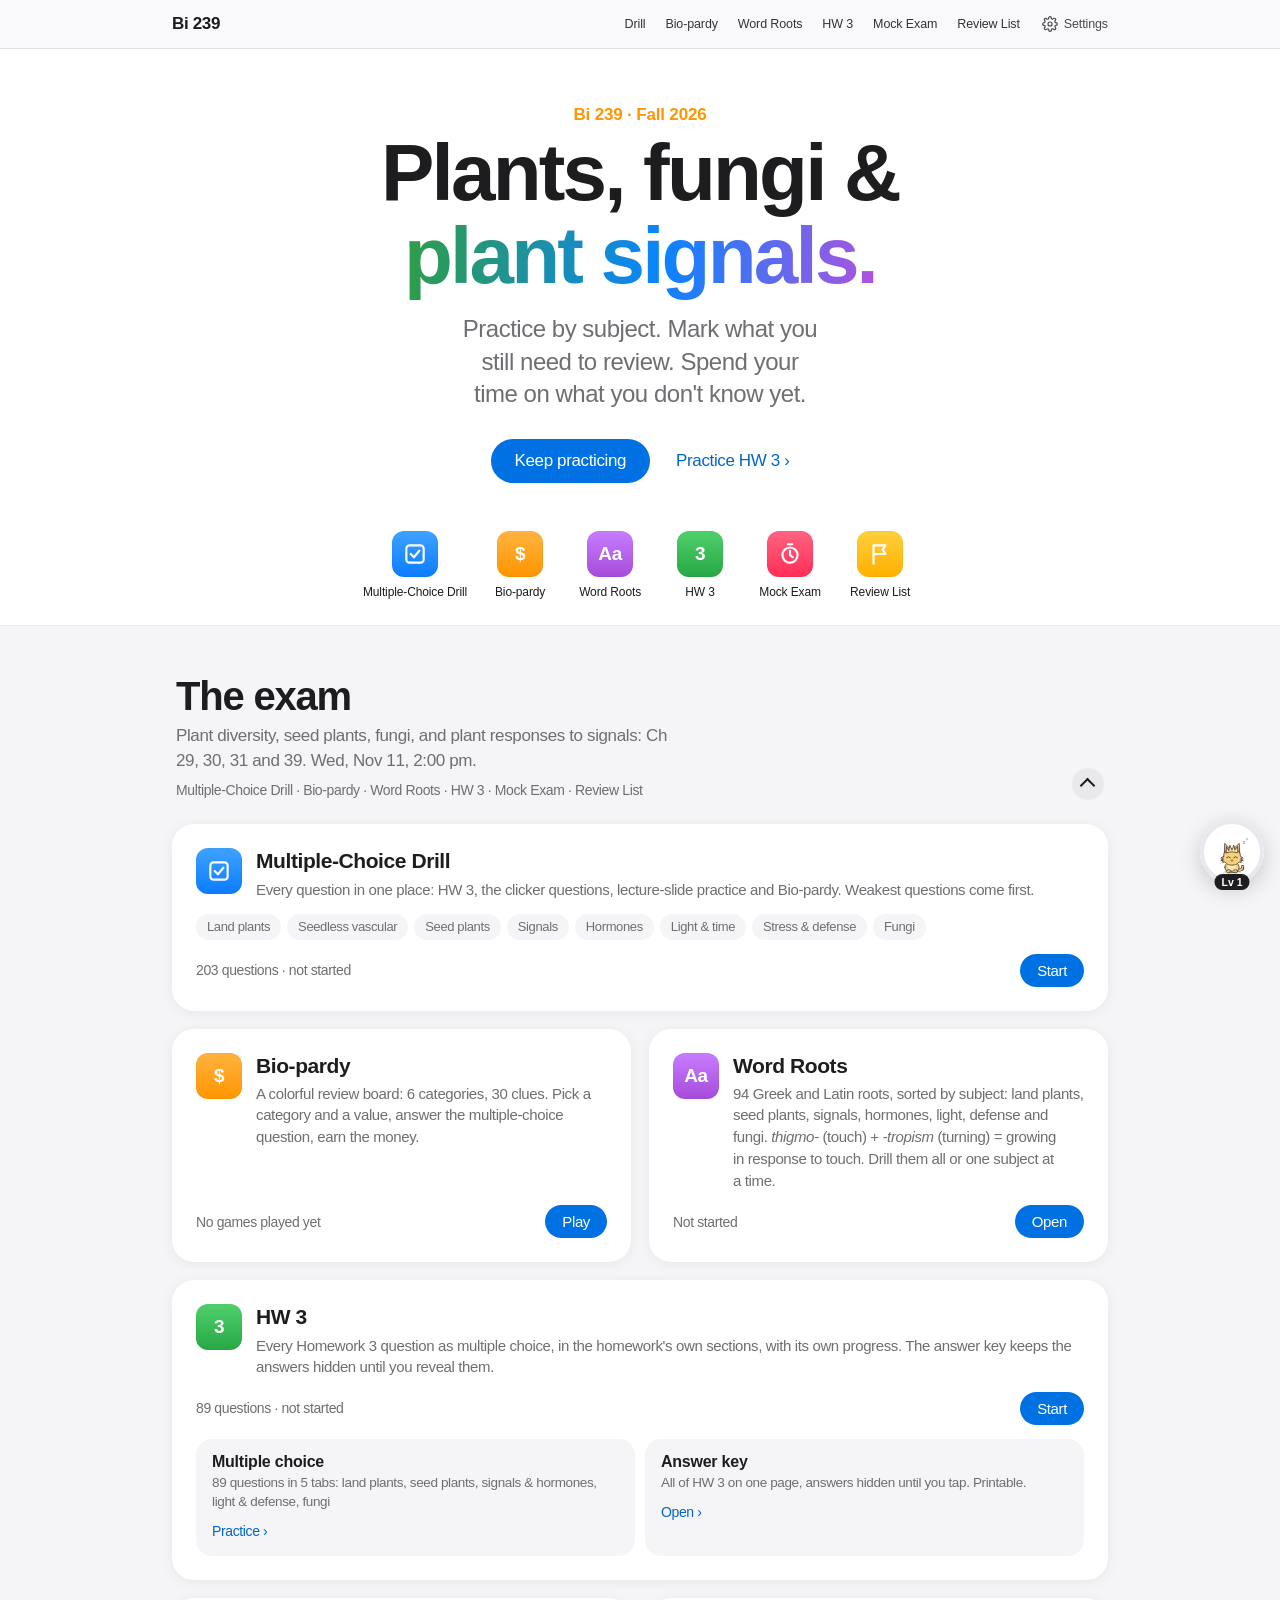
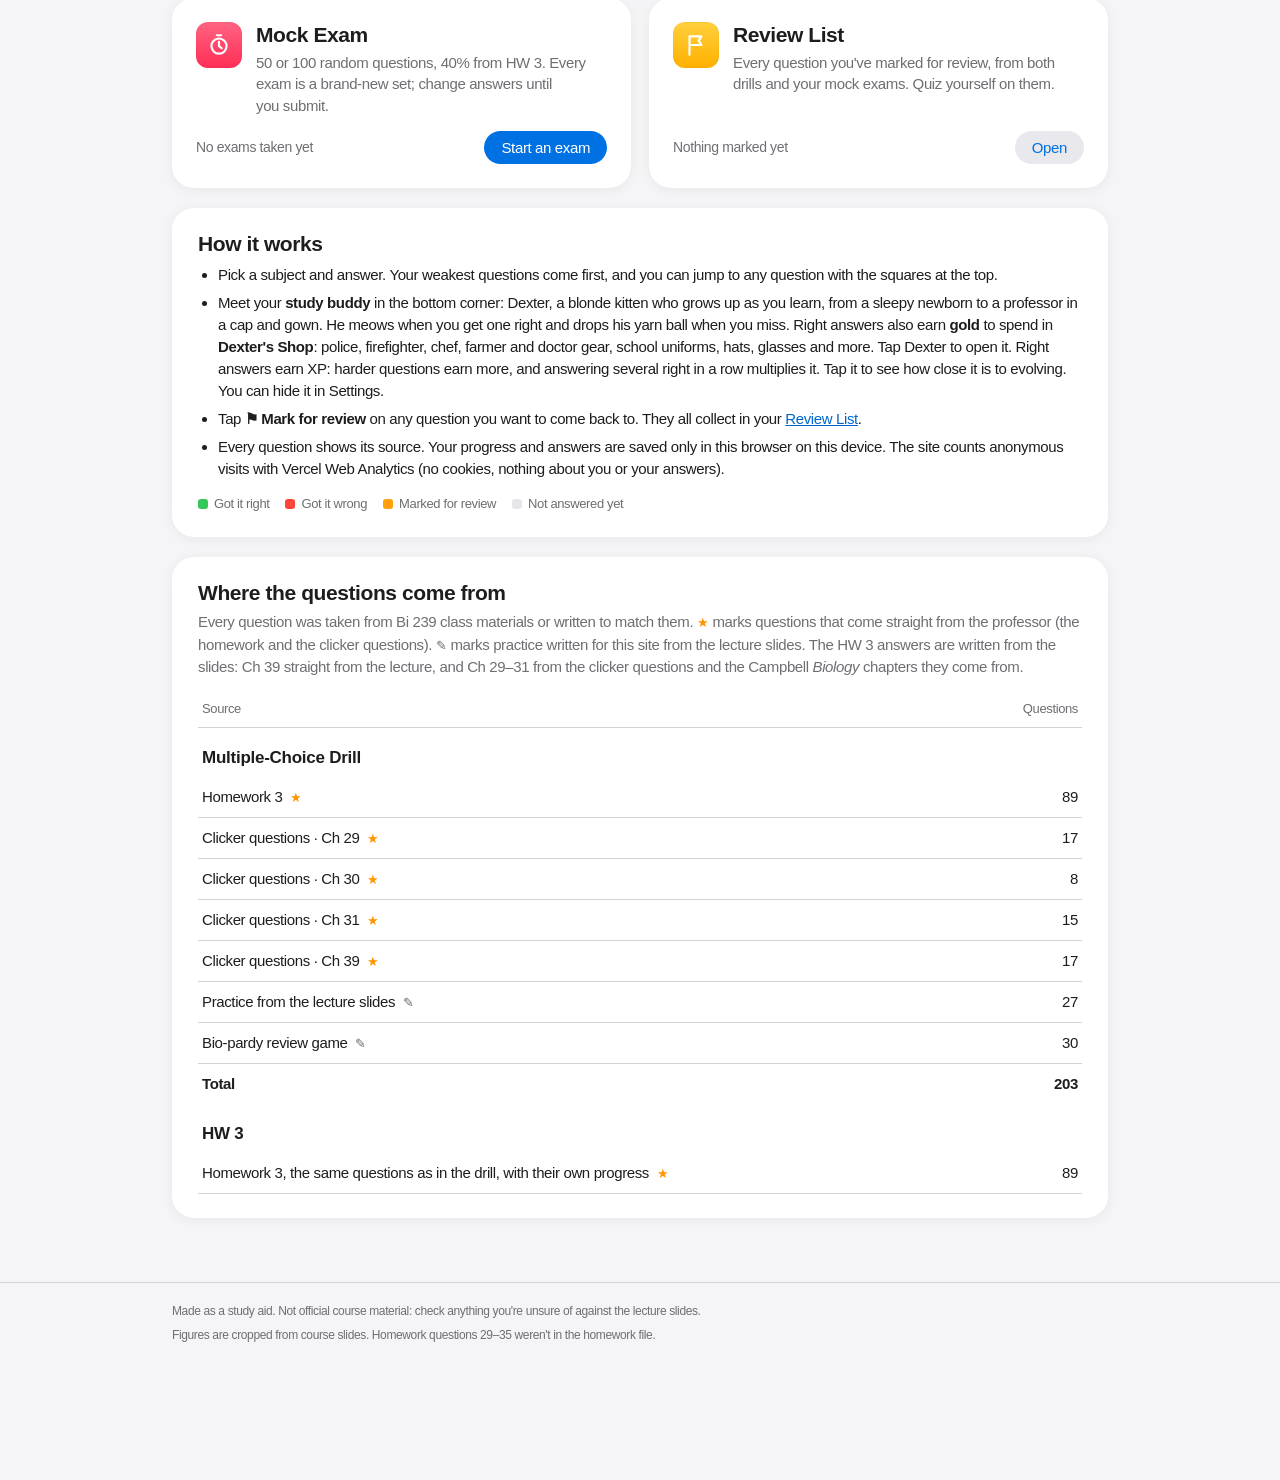
==== index.html @ 256efb9a "Gold and Dexter's Shop; future forms labeled by level - Gold for every right answer (Easy 3 / Medium" ====
<!doctype html>
<html lang="en"><head>
<meta charset="utf-8">
<meta name="viewport" content="width=device-width,initial-scale=1,viewport-fit=cover">
<title>Bi 239 Study Drills · Plants, Fungi &amp; Signals</title>
<meta name="description" content="Practice drills for Bi 239: land plants, seed plants, fungi, and plant responses to signals. Multiple-choice drill, HW 3, Bio-pardy, word roots, mock exam and review list.">
<meta name="theme-color" content="#f5f5f7">
<script src="assets/settings.js"></script>
<script src="assets/xp.js"></script>
<script src="assets/wardrobe.js"></script>
<script src="assets/buddy.js"></script>
<style>
/* Layout (same organization as the anthro site): frosted nav → hero (course, countdown, Continue)
   → module bar (which modules go with the exam) → exam panel with module cards in a fixed order:
   Drill · Bio-pardy · Word Roots · HW 3 (multiple choice + answer key) · Mock Exam · Review List
   → How it works + legend → where the questions come from → footer.
   Visual language: Apple (system font, #f5f5f7, Apple blue, borderless cards, pills, frosted bars). */
:root{
  --bg:#f5f5f7; --paper:#fff; --ink:#1d1d1f; --muted:#6e6e73; --line:#d2d2d7; --fill:#e8e8ed;
  --accent:#0071e3; --accent-hover:#0077ed; --link:#0066cc;
  --st-right:#34c759; --st-wrong:#ff453a; --st-review:#ff9f0a; --st-new:#e5e5ea;
  --i-blue:#0a84ff; --i-orange:#ff9500; --i-purple:#af52de; --i-green:#30b350; --i-red:#ff375f; --i-yellow:#ffb800;
  --display:-apple-system,BlinkMacSystemFont,"SF Pro Display","Helvetica Neue",Helvetica,Arial,sans-serif;
  --body:-apple-system,BlinkMacSystemFont,"SF Pro Text","Helvetica Neue",Helvetica,Arial,sans-serif;
  --shadow:0 2px 14px rgba(0,0,0,.06); --shadow-hover:0 8px 30px rgba(0,0,0,.1);
  color-scheme:light;
}
:root[data-theme="dark"]{
  --bg:#000; --paper:#1c1c1e; --ink:#f5f5f7; --muted:#98989f; --line:#38383a; --fill:#2c2c2e;
  --accent:#0a84ff; --accent-hover:#409cff; --link:#2997ff; --st-new:#3a3a3c;
  --shadow:0 0 0 .5px rgba(255,255,255,.07); --shadow-hover:0 0 0 .5px rgba(255,255,255,.12),0 8px 30px rgba(0,0,0,.5);
  color-scheme:dark;
}
[data-theme="dark"] .gnav{background:rgba(22,22,23,.8);border-bottom-color:rgba(255,255,255,.1)}
[data-theme="dark"] .gnav nav a{color:rgba(255,255,255,.8)}
[data-theme="dark"] .hero,[data-theme="dark"] .modbar{background:var(--bg)}
[data-theme="dark"] .modbar{border-bottom-color:rgba(255,255,255,.1)}
[data-theme="dark"] .unit{background:var(--paper)}
[data-theme="dark"] .tags span,[data-theme="dark"] .cta{background:#2c2c2e}
[data-theme="dark"] .cta:hover{background:#3a3a3c}
[data-theme="dark"] .plink.ghost:hover{background:#3a3a3c}
[data-theme="dark"] .hero h1 .grad{background-image:linear-gradient(95deg,#4cd964 0%,#2997ff 55%,#c77dff 100%)}
*{box-sizing:border-box}
[hidden]{display:none!important}
html{-webkit-text-size-adjust:100%;scroll-padding-top:60px}
body{margin:0;background:var(--bg);color:var(--ink);font:17px/1.47 var(--body);letter-spacing:-.022em;-webkit-font-smoothing:antialiased}
a{color:var(--link)}
:is(a,button,summary,input):focus-visible{outline:2px solid var(--accent);outline-offset:2px;border-radius:6px}
.inner{max-width:980px;margin:0 auto;padding-left:max(22px,env(safe-area-inset-left,0px));padding-right:max(22px,env(safe-area-inset-right,0px))}
.num{font-variant-numeric:tabular-nums}

/* ===== Global nav: frosted bar */
.gnav{position:sticky;top:0;z-index:30;background:rgba(251,251,253,.8);-webkit-backdrop-filter:saturate(180%) blur(20px);backdrop-filter:saturate(180%) blur(20px);border-bottom:.5px solid rgba(0,0,0,.1);padding-top:env(safe-area-inset-top,0px)}
.gnav .inner{display:flex;align-items:center;gap:22px;height:48px}
.gnav .brand{font:600 17px var(--display);color:var(--ink);text-decoration:none;letter-spacing:-.02em;white-space:nowrap}
.gnav nav{display:flex;gap:20px;overflow-x:auto;scrollbar-width:none;margin-left:auto}
.gnav nav::-webkit-scrollbar{display:none}
.gnav nav a{font:400 12.5px var(--body);color:rgba(0,0,0,.8);text-decoration:none;white-space:nowrap;letter-spacing:-.01em}
.gnav nav a:hover{color:var(--accent)}
@media (max-width:700px){.gnav nav{display:none}.setbtn{margin-left:auto}}
.setbtn{flex:none;display:inline-flex;align-items:center;gap:6px;font:400 12.5px var(--body);color:var(--ink);opacity:.8;background:none;border:0;padding:6px 0;cursor:pointer;letter-spacing:-.01em}
.setbtn:hover{opacity:1;color:var(--accent)}
.setbtn svg{width:16px;height:16px;fill:none;stroke:currentColor;stroke-width:1.8;stroke-linecap:round;stroke-linejoin:round}

/* ===== Hero */
.hero{background:var(--paper);text-align:center;padding:56px 0 34px}
.eyebrow{font:600 17px var(--display);color:var(--i-orange);margin:0 0 6px;letter-spacing:-.01em}
.hero h1{font:700 clamp(40px,9vw,80px)/1.04 var(--display);letter-spacing:-.035em;margin:0 auto;max-width:12ch;text-wrap:balance}
.hero h1 .grad{background:linear-gradient(95deg,#2f9e44 0%,#0a84ff 55%,#af52de 100%);-webkit-background-clip:text;background-clip:text;color:transparent}
.hero .lede{font:400 clamp(19px,2.6vw,24px)/1.35 var(--display);color:var(--muted);max-width:30ch;margin:16px auto 0;letter-spacing:-.02em;text-wrap:balance}
.countdown{margin:30px auto 0;display:flex;flex-direction:column;align-items:center;gap:10px}
.clock{display:flex;gap:10px}
.unit{width:76px;padding:10px 0 8px;background:var(--bg);border-radius:16px;display:flex;flex-direction:column;align-items:center}
.unit b{font:600 32px/1.05 var(--display);font-variant-numeric:tabular-nums;letter-spacing:-.02em}
.unit span{font:400 12px var(--body);color:var(--muted)}
.exam{font:400 15px var(--body);color:var(--muted)}
.exam strong{color:var(--ink);font-weight:600}
.actions{margin-top:28px;display:flex;justify-content:center;align-items:center;gap:14px 26px;flex-wrap:wrap}
.go{display:inline-flex;align-items:center;background:var(--accent);color:#fff;font:400 17px var(--body);padding:12px 24px;border-radius:980px;text-decoration:none;transition:background .15s}
.go:hover{background:var(--accent-hover)}
.more{font:400 17px var(--body);color:var(--link);text-decoration:none}
.more:hover{text-decoration:underline}
.more::after{content:" ›"}
.today{display:block;margin-top:14px;font:400 14px var(--body);color:var(--muted);font-variant-numeric:tabular-nums}
.today:empty{display:none}

/* ===== Module bar (Apple "chapter nav"): which modules go with the exam */
.modbar{background:var(--paper);border-bottom:.5px solid rgba(0,0,0,.08)}
.modbar ul{list-style:none;margin:0 auto;padding:6px 0 18px;display:flex;justify-content:center;gap:4px;overflow-x:auto;scrollbar-width:none}
.modbar ul::-webkit-scrollbar{display:none}
.modbar a{display:flex;flex-direction:column;align-items:center;gap:8px;min-width:86px;padding:8px 6px;text-decoration:none;color:var(--ink);font:400 12px/1.2 var(--body);text-align:center;letter-spacing:-.01em;border-radius:12px}
.modbar a:hover{color:var(--accent)}
.modbar a:hover .ico{transform:translateY(-2px)}
@media (max-width:640px){.modbar ul{justify-content:flex-start;padding-left:14px;padding-right:14px}}

/* App-icon style squircles */
.ico{flex:none;width:46px;height:46px;border-radius:12px;display:grid;place-items:center;color:#fff;transition:transform .2s;box-shadow:inset 0 0 0 .5px rgba(0,0,0,.06)}
.ico svg{width:26px;height:26px;fill:none;stroke:#fff;stroke-width:2;stroke-linecap:round;stroke-linejoin:round}
.ico.t{font:700 19px var(--display);letter-spacing:-.02em}
.i-blue{background:linear-gradient(180deg,#3fa2ff,#0a7cff)} .i-orange{background:linear-gradient(180deg,#ffb340,#ff9500)}
.i-purple{background:linear-gradient(180deg,#c77dff,#a64bd9)} .i-green{background:linear-gradient(180deg,#4fd06c,#28a745)}
.i-red{background:linear-gradient(180deg,#ff6482,#ff2d55)} .i-yellow{background:linear-gradient(180deg,#ffd03c,#ffb000)}

/* ===== Exam panel */
main.inner{padding-top:48px;padding-bottom:64px;display:flex;flex-direction:column;gap:20px}
.exampanel{background:transparent}
.ephead{list-style:none;cursor:pointer;display:flex;align-items:flex-end;justify-content:space-between;gap:16px;padding:0 4px 4px}
.ephead::-webkit-details-marker{display:none}
.ephead h2{font:700 clamp(30px,5vw,40px)/1.1 var(--display);letter-spacing:-.03em;margin:0}
.ephead p{margin:6px 0 0;color:var(--muted);font-size:17px;max-width:52ch}
.eptools{display:block;margin-top:6px;font-size:14px;color:var(--muted)}
.epgo{flex:none;width:32px;height:32px;border-radius:50%;background:var(--fill);display:grid;place-items:center;transition:transform .25s}
.epgo::before{content:"";width:9px;height:9px;border-right:2px solid var(--ink);border-bottom:2px solid var(--ink);transform:translateY(-2px) rotate(45deg)}
.exampanel[open] .epgo{transform:rotate(180deg)}
.cards{margin-top:20px;display:grid;grid-template-columns:repeat(2,minmax(0,1fr));gap:18px}
@media (max-width:640px){.cards{grid-template-columns:1fr}}
.card{background:var(--paper);border-radius:22px;box-shadow:var(--shadow);padding:24px;display:flex;flex-direction:column;gap:14px;transition:box-shadow .25s,transform .25s}
.card:hover{box-shadow:var(--shadow-hover);transform:translateY(-2px)}
.card.wide{grid-column:1/-1}
.chead{display:flex;gap:14px;align-items:flex-start}
.chead h3{margin:0;font:600 21px/1.2 var(--display);letter-spacing:-.02em}
.chead h3 a{color:inherit;text-decoration:none}
.chead p{margin:5px 0 0;font-size:15px;line-height:1.45;color:var(--muted);text-wrap:pretty}
.prow{display:flex;align-items:center;gap:12px;margin-top:auto}
.stack{flex:1;display:flex;height:6px;border-radius:3px;overflow:hidden;background:var(--st-new);min-width:40px}
.stack:empty{display:none}
.stack i{display:block;height:100%}
.c-right{background:var(--st-right)} .c-wrong{background:var(--st-wrong)} .c-review{background:var(--st-review)} .c-new{background:var(--st-new)}
.ptext{flex:1;font-size:14px;color:var(--muted);font-variant-numeric:tabular-nums}
.stack:not(:empty)+.ptext{flex:none}
.plink{flex:none;font:400 15px var(--body);color:#fff;background:var(--accent);text-decoration:none;border-radius:980px;padding:8px 17px;transition:background .15s}
.plink:hover{background:var(--accent-hover)}
.plink.ghost{background:var(--fill);color:var(--accent)}
.plink.ghost:hover{background:#dedee3}
.tags{display:flex;flex-wrap:wrap;gap:6px}
.tags span{font-size:13px;background:var(--bg);border-radius:980px;padding:3px 11px;color:var(--muted)}
/* Two-way module (HW 3: multiple choice + answer key), like anthro's Classification card */
.ctas{display:grid;grid-template-columns:1fr 1fr;gap:10px}
.cta{display:flex;flex-direction:column;gap:3px;background:var(--bg);border-radius:16px;padding:14px 16px;text-decoration:none;color:var(--ink);transition:background .15s}
.cta:hover{background:#ececf0}
.cta strong{font:600 16px var(--display);letter-spacing:-.015em}
.cta small{font-size:13.5px;color:var(--muted);line-height:1.4}
.cta .go2{margin-top:6px;font-size:14px;color:var(--link)}
.cta .go2::after{content:" ›"}
.cta .mini{display:flex;height:4px;border-radius:2px;overflow:hidden;background:var(--st-new);margin-top:6px}
.cta .mini:empty{display:none}
.cta .mini i{display:block;height:100%}
@media (max-width:520px){.ctas{grid-template-columns:1fr}}

/* ===== How it works + sources */
.how{background:var(--paper);border-radius:22px;box-shadow:var(--shadow);padding:24px 26px;font-size:15px}
.how>b{display:block;font:600 21px var(--display);letter-spacing:-.02em;margin-bottom:4px}
.how ul{margin:8px 0 0;padding-left:20px} .how li{margin:6px 0}
.how p{margin:6px 0 0;color:var(--muted)}
.legend{display:flex;flex-wrap:wrap;gap:6px 16px;margin-top:14px;font-size:13px;color:var(--muted)}
.legend span{display:inline-flex;align-items:center;gap:6px}
.legend i{width:10px;height:10px;border-radius:3px}
.tablewrap{overflow-x:auto;margin-top:12px}
.srctable{width:100%;border-collapse:collapse;font-size:15px}
.srctable th,.srctable td{text-align:left;padding:9px 4px;border-bottom:.5px solid var(--line)}
.srctable .n{text-align:right;font-variant-numeric:tabular-nums;width:90px}
.srctable thead th{font-size:13px;color:var(--muted);font-weight:500}
.srctable .grp th{font:600 17px var(--display);letter-spacing:-.015em;padding-top:20px;border-bottom:0}
.srctable .tot td{font-weight:600;border-bottom:0}
.pstar{color:var(--i-orange);font-size:13px;margin-left:4px}
.pstar.based-star{color:var(--muted)}
footer.site{border-top:.5px solid var(--line);padding:20px 0 40px;font-size:12px;color:var(--muted)}
footer.site .inner{display:flex;flex-direction:column;gap:6px}
@media (max-width:560px){.hero{padding-top:40px}.unit{width:66px}.unit b{font-size:27px}.card{padding:20px}}
@media (prefers-reduced-motion:reduce){*{transition:none!important}}
</style>
<script>window.va = window.va || function () { (window.vaq = window.vaq || []).push(arguments); };</script>
<script defer src="/_vercel/insights/script.js"></script>
</head><body>
<header class="gnav"><div class="inner">
  <a class="brand" href="index.html">Bi 239</a>
  <nav aria-label="Modules">
    <a href="drill/index.html">Drill</a><a href="board/index.html">Bio-pardy</a><a href="roots/index.html">Word Roots</a><a href="hw3/index.html">HW 3</a><a href="mock/index.html">Mock Exam</a><a href="review/index.html">Review List</a>
  </nav>
  <button type="button" class="setbtn" id="settingsBtn" aria-haspopup="dialog"><svg viewBox="0 0 24 24" aria-hidden="true"><circle cx="12" cy="12" r="3"/><path d="M19.4 15a1.7 1.7 0 0 0 .3 1.8l.1.1a2 2 0 1 1-2.8 2.8l-.1-.1a1.7 1.7 0 0 0-1.8-.3 1.7 1.7 0 0 0-1 1.5V21a2 2 0 1 1-4 0v-.1a1.7 1.7 0 0 0-1.1-1.5 1.7 1.7 0 0 0-1.8.3l-.1.1a2 2 0 1 1-2.8-2.8l.1-.1a1.7 1.7 0 0 0 .3-1.8 1.7 1.7 0 0 0-1.5-1H3a2 2 0 1 1 0-4h.1a1.7 1.7 0 0 0 1.5-1.1 1.7 1.7 0 0 0-.3-1.8l-.1-.1a2 2 0 1 1 2.8-2.8l.1.1a1.7 1.7 0 0 0 1.8.3H9a1.7 1.7 0 0 0 1-1.5V3a2 2 0 1 1 4 0v.1a1.7 1.7 0 0 0 1 1.5 1.7 1.7 0 0 0 1.8-.3l.1-.1a2 2 0 1 1 2.8 2.8l-.1.1a1.7 1.7 0 0 0-.3 1.8V9a1.7 1.7 0 0 0 1.5 1H21a2 2 0 1 1 0 4h-.1a1.7 1.7 0 0 0-1.5 1z"/></svg><span>Settings</span></button>
</div></header>

<section class="hero" aria-labelledby="courseTitle"><div class="inner">
  <p class="eyebrow">Bi 239 · Fall 2026</p>
  <h1 id="courseTitle">Plants, fungi &amp; <span class="grad">plant signals.</span></h1>
  <p class="lede">Practice by subject. Mark what you still need to review. Spend your time on what you don't know yet.</p>
  <div class="countdown" id="countdown" hidden>
    <div class="clock" id="clock" role="timer" aria-live="off" aria-label="Time until the exam">
      <div class="unit"><b id="cD">–</b><span>days</span></div>
      <div class="unit"><b id="cH">–</b><span>hours</span></div>
      <div class="unit"><b id="cM">–</b><span>minutes</span></div>
      <div class="unit"><b id="cS">–</b><span>seconds</span></div>
    </div>
    <div class="exam"><strong id="examTitle">Exam</strong> · Ch 29, 30, 31 &amp; 39</div>
  </div>
  <div class="actions">
    <a class="go" id="goBtn" href="roots/index.html">Let's begin</a>
    <a class="more" href="hw3/index.html">Practice HW 3</a>
  </div>
  <span class="today" id="todayTxt"></span>
</div></section>

<nav class="modbar" aria-label="Which modules go with the exam"><ul>
  <li><a href="drill/index.html"><span class="ico i-blue"><svg viewBox="0 0 24 24"><rect x="4" y="4" width="16" height="16" rx="3"/><path d="M8 12l3 3 5-6"/></svg></span>Multiple&#8209;Choice Drill</a></li>
  <li><a href="board/index.html"><span class="ico t i-orange">$</span>Bio&#8209;pardy</a></li>
  <li><a href="roots/index.html"><span class="ico t i-purple">Aa</span>Word Roots</a></li>
  <li><a href="hw3/index.html"><span class="ico t i-green">3</span>HW 3</a></li>
  <li><a href="mock/index.html"><span class="ico i-red"><svg viewBox="0 0 24 24"><circle cx="12" cy="13" r="7"/><path d="M12 9v4l2.5 2M10 3h4"/></svg></span>Mock Exam</a></li>
  <li><a href="review/index.html"><span class="ico i-yellow"><svg viewBox="0 0 24 24"><path d="M6 21V4M6 4h11l-2.5 4L17 12H6"/></svg></span>Review List</a></li>
</ul></nav>

<main class="inner">
  <details class="exampanel" data-ep="u3" open>
    <summary class="ephead"><span class="eptext"><h2 id="ep">The exam</h2><p>Plant diversity, seed plants, fungi, and plant responses to signals: Ch 29, 30, 31 and 39. <span id="examWhen">Wed, Nov 11, 2:00 pm.</span></p><span class="eptools">Multiple-Choice Drill · Bio-pardy · Word Roots · HW 3 · Mock Exam · Review List</span></span><span class="epgo" aria-hidden="true"></span></summary>
    <div class="cards">
      <article class="card wide" data-key="bio-u3-progress-v1" data-total="203" data-optional="bio-u3-progress-v1-include-AP:30">
        <div class="chead"><span class="ico i-blue"><svg viewBox="0 0 24 24"><rect x="4" y="4" width="16" height="16" rx="3"/><path d="M8 12l3 3 5-6"/></svg></span>
          <div><h3><a href="drill/index.html">Multiple&#8209;Choice Drill</a></h3>
          <p>Every question in one place: HW 3, the clicker questions, lecture-slide practice and Bio-pardy. Weakest questions come first.</p></div></div>
        <div class="tags"><span>Land plants</span><span>Seedless vascular</span><span>Seed plants</span><span>Signals</span><span>Hormones</span><span>Light &amp; time</span><span>Stress &amp; defense</span><span>Fungi</span></div>
        <div class="prow"><div class="stack"></div><span class="ptext">203 questions · not started</span><a class="plink" href="drill/index.html">Start</a></div>
      </article>
      <article class="card">
        <div class="chead"><span class="ico t i-orange">$</span>
          <div><h3><a href="board/index.html">Bio-pardy</a></h3>
          <p>A colorful review board: 6 categories, 30 clues. Pick a category and a value, answer the multiple-choice question, earn the money.</p></div></div>
        <div class="prow"><span class="ptext" id="boardTxt">No games played yet</span><a class="plink" href="board/index.html">Play</a></div>
      </article>
      <article class="card">
        <div class="chead"><span class="ico t i-purple">Aa</span>
          <div><h3><a href="roots/index.html">Word Roots</a></h3>
          <p>94 Greek and Latin roots, sorted by subject: land plants, seed plants, signals, hormones, light, defense and fungi. <i>thigmo-</i> (touch) + <i>-tropism</i> (turning) = growing in response to touch. Drill them all or one subject at a time.</p></div></div>
        <div class="prow"><span class="ptext" id="rootsTxt">Not started</span><a class="plink" href="roots/index.html">Open</a></div>
      </article>
      <article class="card wide" data-key="bio-hw3-v1" data-total="89">
        <div class="chead"><span class="ico t i-green">3</span>
          <div><h3><a href="hw3/index.html">HW 3</a></h3>
          <p>Every Homework 3 question as multiple choice, in the homework's own sections, with its own progress. The answer key keeps the answers hidden until you reveal them.</p></div></div>
        <div class="prow"><div class="stack"></div><span class="ptext">89 questions · not started</span><a class="plink" href="hw3/index.html">Start</a></div>
        <div class="ctas">
          <a class="cta" href="hw3/index.html"><strong>Multiple choice</strong><small>89 questions in 5 tabs: land plants, seed plants, signals &amp; hormones, light &amp; defense, fungi</small><span class="go2">Practice</span></a>
          <a class="cta" href="hw3/key.html"><strong>Answer key</strong><small>All of HW 3 on one page, answers hidden until you tap. Printable.</small><span class="go2">Open</span></a>
        </div>
      </article>
      <article class="card">
        <div class="chead"><span class="ico i-red"><svg viewBox="0 0 24 24"><circle cx="12" cy="13" r="7"/><path d="M12 9v4l2.5 2M10 3h4"/></svg></span>
          <div><h3><a href="mock/index.html">Mock Exam</a></h3>
          <p>50 or 100 random questions, 40% from HW 3. Every exam is a brand-new set; change answers until you submit.</p></div></div>
        <div class="prow"><span class="ptext" id="mockLast">No exams taken yet</span><a class="plink" href="mock/index.html">Start an exam</a></div>
      </article>
      <article class="card">
        <div class="chead"><span class="ico i-yellow"><svg viewBox="0 0 24 24"><path d="M6 21V4M6 4h11l-2.5 4L17 12H6"/></svg></span>
          <div><h3><a href="review/index.html">Review List</a></h3>
          <p>Every question you've marked for review, from both drills and your mock exams. Quiz yourself on them.</p></div></div>
        <div class="prow"><span class="ptext" id="reviewCount">Nothing marked yet</span><a class="plink ghost" href="review/index.html">Open</a></div>
      </article>
    </div>
  </details>

  <div class="how">
    <b>How it works</b>
    <ul>
      <li>Pick a subject and answer. Your weakest questions come first, and you can jump to any question with the squares at the top.</li>
      <li>Meet your <b>study buddy</b> in the bottom corner: Dexter, a blonde kitten who grows up as you learn, from a sleepy newborn to a professor in a cap and gown. He meows when you get one right and drops his yarn ball when you miss. Right answers also earn <b>gold</b> to spend in <b>Dexter's Shop</b>: police, firefighter, chef, farmer and doctor gear, school uniforms, hats, glasses and more. Tap Dexter to open it. Right answers earn XP: harder questions earn more, and answering several right in a row multiplies it. Tap it to see how close it is to evolving. You can hide it in Settings.</li>
      <li>Tap <b>⚑ Mark for review</b> on any question you want to come back to. They all collect in your <a href="review/index.html">Review List</a>.</li>
      <li>Every question shows its source. Your progress and answers are saved only in this browser on this device. The site counts anonymous visits with Vercel Web Analytics (no cookies, nothing about you or your answers).</li>
    </ul>
    <div class="legend"><span><i class="c-right"></i>Got it right</span><span><i class="c-wrong"></i>Got it wrong</span><span><i class="c-review"></i>Marked for review</span><span><i class="c-new"></i>Not answered yet</span></div>
  </div>

  <section class="how" id="sources" aria-labelledby="srcTitle">
    <b id="srcTitle">Where the questions come from</b>
    <p>Every question was taken from Bi 239 class materials or written to match them. <span class="pstar" style="margin:0">★</span> marks questions that come straight from the professor (the homework and the clicker questions). <span class="pstar based-star" style="margin:0">✎</span> marks practice written for this site from the lecture slides. The HW 3 answers are written from the slides: Ch 39 straight from the lecture, and Ch 29–31 from the clicker questions and the Campbell <i>Biology</i> chapters they come from.</p>
    <div class="tablewrap">
      <table class="srctable">
        <thead><tr><th scope="col">Source</th><th scope="col" class="n">Questions</th></tr></thead>
        <tbody>
          <tr class="grp"><th scope="colgroup" colspan="2">Multiple-Choice Drill</th></tr>
          <tr><td>Homework 3 <span class="pstar" title="Straight from the professor">★</span></td><td class="n">89</td></tr>
          <tr><td>Clicker questions · Ch 29 <span class="pstar" title="Straight from the professor">★</span></td><td class="n">17</td></tr>
          <tr><td>Clicker questions · Ch 30 <span class="pstar" title="Straight from the professor">★</span></td><td class="n">8</td></tr>
          <tr><td>Clicker questions · Ch 31 <span class="pstar" title="Straight from the professor">★</span></td><td class="n">15</td></tr>
          <tr><td>Clicker questions · Ch 39 <span class="pstar" title="Straight from the professor">★</span></td><td class="n">17</td></tr>
          <tr><td>Practice from the lecture slides <span class="pstar based-star" title="Written for this site from the professor's material">✎</span></td><td class="n">27</td></tr>
          <tr><td>Bio-pardy review game <span class="pstar based-star" title="Written for this site from the professor's material">✎</span></td><td class="n">30</td></tr>
          <tr class="tot"><td>Total</td><td class="n">203</td></tr>
          <tr class="grp"><th scope="colgroup" colspan="2">HW 3</th></tr>
          <tr><td>Homework 3, the same questions as in the drill, with their own progress <span class="pstar" title="Straight from the professor">★</span></td><td class="n">89</td></tr>
        </tbody>
      </table>
    </div>
  </section>
</main>
<footer class="site"><div class="inner">
  <span>Made as a study aid. Not official course material: check anything you're unsure of against the lecture slides.</span>
  <span>Figures are cropped from course slides. Homework questions 29–35 weren't in the homework file.</span>
</div></footer>

<script>
(() => {
  const $ = id => document.getElementById(id);
  const read = k => { try { return JSON.parse(localStorage.getItem(k) || "null") } catch (e) { return null } };
  const dayKey = d => d.getFullYear() + "-" + String(d.getMonth() + 1).padStart(2, "0") + "-" + String(d.getDate()).padStart(2, "0");
  const KEYS = { drill: "bio-u3-progress-v1", hw3: "bio-hw3-v1" };
  // Same statuses as the drills: right / wrong (last answer) or marked for review (takes priority).
  function levels(s, total) {
    const n = { right: 0, wrong: 0, review: 0 }; let a = 0, c = 0, seen = 0;
    const st = (s && s.stats) || {}, hist = (s && s.hist) || {}, mark = (s && s.mark) || {};
    for (const k in mark) if (mark[k] && mark[k].m === "review") n.review++;
    for (const k in st) {
      if (!st[k][0]) continue; seen++; a += st[k][0]; c += st[k][1];
      if (!(mark[k] && mark[k].m === "review")) n[hist[k] === 1 ? "right" : "wrong"]++;
    }
    return { n, seen: Math.min(seen, total), acc: a ? Math.round(c / a * 100) : 0, total };
  }
  const bar = L => ["right", "wrong", "review"].map(l => L.n[l] ? `<i class="c-${l}" style="width:${L.n[l] / L.total * 100}%"></i>` : "").join("");
  document.querySelectorAll(".card[data-key]").forEach(card => {
    let total = +card.dataset.total;
    if (card.dataset.optional) {   // Bio-pardy switched out of the drill
      const [k, n] = card.dataset.optional.split(":");
      try { if (localStorage.getItem(k) === "0") { total -= +n; card.querySelector(".ptext").textContent = `${total} questions · not started` } } catch (e) { }
    }
    const s = read(card.dataset.key), L = levels(s, total);
    if (!L.seen && !L.n.review) return;
    card.querySelector(".stack").innerHTML = bar(L);
    card.querySelector(".ptext").textContent = `${L.seen} of ${L.total} answered · ${L.acc}% right`;
    if (L.seen) card.querySelector(".prow .plink").textContent = "Resume";
  });
  // Bio-pardy best game, roots mastered, last mock exam
  try { const g = read("bio-board-v1") || {}; if (g.unit && g.unit.best != null) $("boardTxt").textContent = "Best game: $" + g.unit.best.toLocaleString("en-US") } catch (e) { }
  try { const rs = read("bio-roots-v1") || {}, n = Object.keys((rs.unit || {}).m || {}).length; if (n) $("rootsTxt").textContent = `${n} of 94 mastered` } catch (e) { }
  try { const h = read("bio-mock-history-v1") || []; if (h.length) { const l = h[h.length - 1]; $("mockLast").textContent = `Last exam: ${l.pct}% (${l.right}/${l.total}) · ${h.length} taken` } } catch (e) { }
  // Review List: marked questions across both drills. HW questions share ids (HW0…HW88) in both, so each counts once.
  try {
    const seen = new Set();
    for (const k of Object.values(KEYS)) { const st = read(k); if (st && st.mark) for (const id in st.mark) if (st.mark[id].m === "review") seen.add(/^HW\d+$/.test(id) ? id : k + id) }
    const n = seen.size; if (n) $("reviewCount").textContent = n === 1 ? "1 question marked for review" : n + " questions marked for review";
  } catch (e) { }
  // Exam panel: open by default; remember if the student closes it
  document.querySelectorAll("details.exampanel").forEach(d => {
    const k = "bio-home-open-" + d.dataset.ep;
    try { if (localStorage.getItem(k) === "0") d.open = false } catch (e) { }
    d.addEventListener("toggle", () => { try { localStorage.setItem(k, d.open ? "1" : "0") } catch (e) { } });
  });

  // Countdown to the exam. The date lives in Settings (assets/settings.js): built in, changeable per device.
  const pad = n => String(n).padStart(2, "0");
  let timer = null;
  function startClock() {
    clearInterval(timer);
    const exam = window.BioSettings ? window.BioSettings.examDate() : new Date("2026-11-11T14:00");
    if (!exam) { $("countdown").hidden = true; return }
    $("countdown").hidden = false;
    const when = exam.toLocaleString("en-US", { weekday: "short", month: "short", day: "numeric", hour: "numeric", minute: "2-digit" });
    $("examTitle").textContent = "Exam · " + when; $("examWhen").textContent = when.replace(/ (AM|PM)$/, m => m.toLowerCase()) + ".";
    const tick = () => {
      const ms = exam - Date.now();
      if (ms <= 0) { clearInterval(timer); $("countdown").hidden = true; $("goBtn").textContent = "Keep practicing"; return }
      const s = Math.floor(ms / 1000), v = { cD: Math.floor(s / 86400), cH: pad(Math.floor(s / 3600) % 24), cM: pad(Math.floor(s / 60) % 60), cS: pad(s % 60) };
      for (const id in v) $(id).textContent = v[id];
      $("clock").setAttribute("aria-label", `${v.cD} days, ${+v.cH} hours, ${+v.cM} minutes until the exam`);
    };
    tick(); timer = setInterval(tick, 1000);
  }
  startClock();
  window.addEventListener("bio:exam", startClock);   // changed in Settings

  // Continue: new visitors warm up on the word roots; returning visitors resume the drill they used last, at its weakest subject.
  const used = [["drill", read(KEYS.drill)], ["hw3", read(KEYS.hw3)]].filter(([, s]) => s && s.stats && Object.keys(s.stats).length)
    .sort((a, b) => (b[1].updatedAt || 0) - (a[1].updatedAt || 0));
  if (used.length || localStorage.getItem("bio-roots-seen")) { $("goBtn").textContent = "Continue"; $("goBtn").href = (used.length ? used[0][0] : "drill") + "/index.html#continue" }
  // Today's activity and streak, across both drills
  const days = {}; for (const k of Object.values(KEYS)) { const s = read(k); if (s && s.days) for (const d in s.days) days[d] = (days[d] || 0) + s.days[d] }
  const t = days[dayKey(new Date())] | 0;
  let streak = 0; { const d = new Date(); if (!days[dayKey(d)]) d.setDate(d.getDate() - 1); while (days[dayKey(d)]) { streak++; d.setDate(d.getDate() - 1) } }
  $("todayTxt").textContent = t || streak ? `${t} answered today` + (streak ? ` · ${streak}-day streak` : "") : "";
})();
</script>
</body></html>
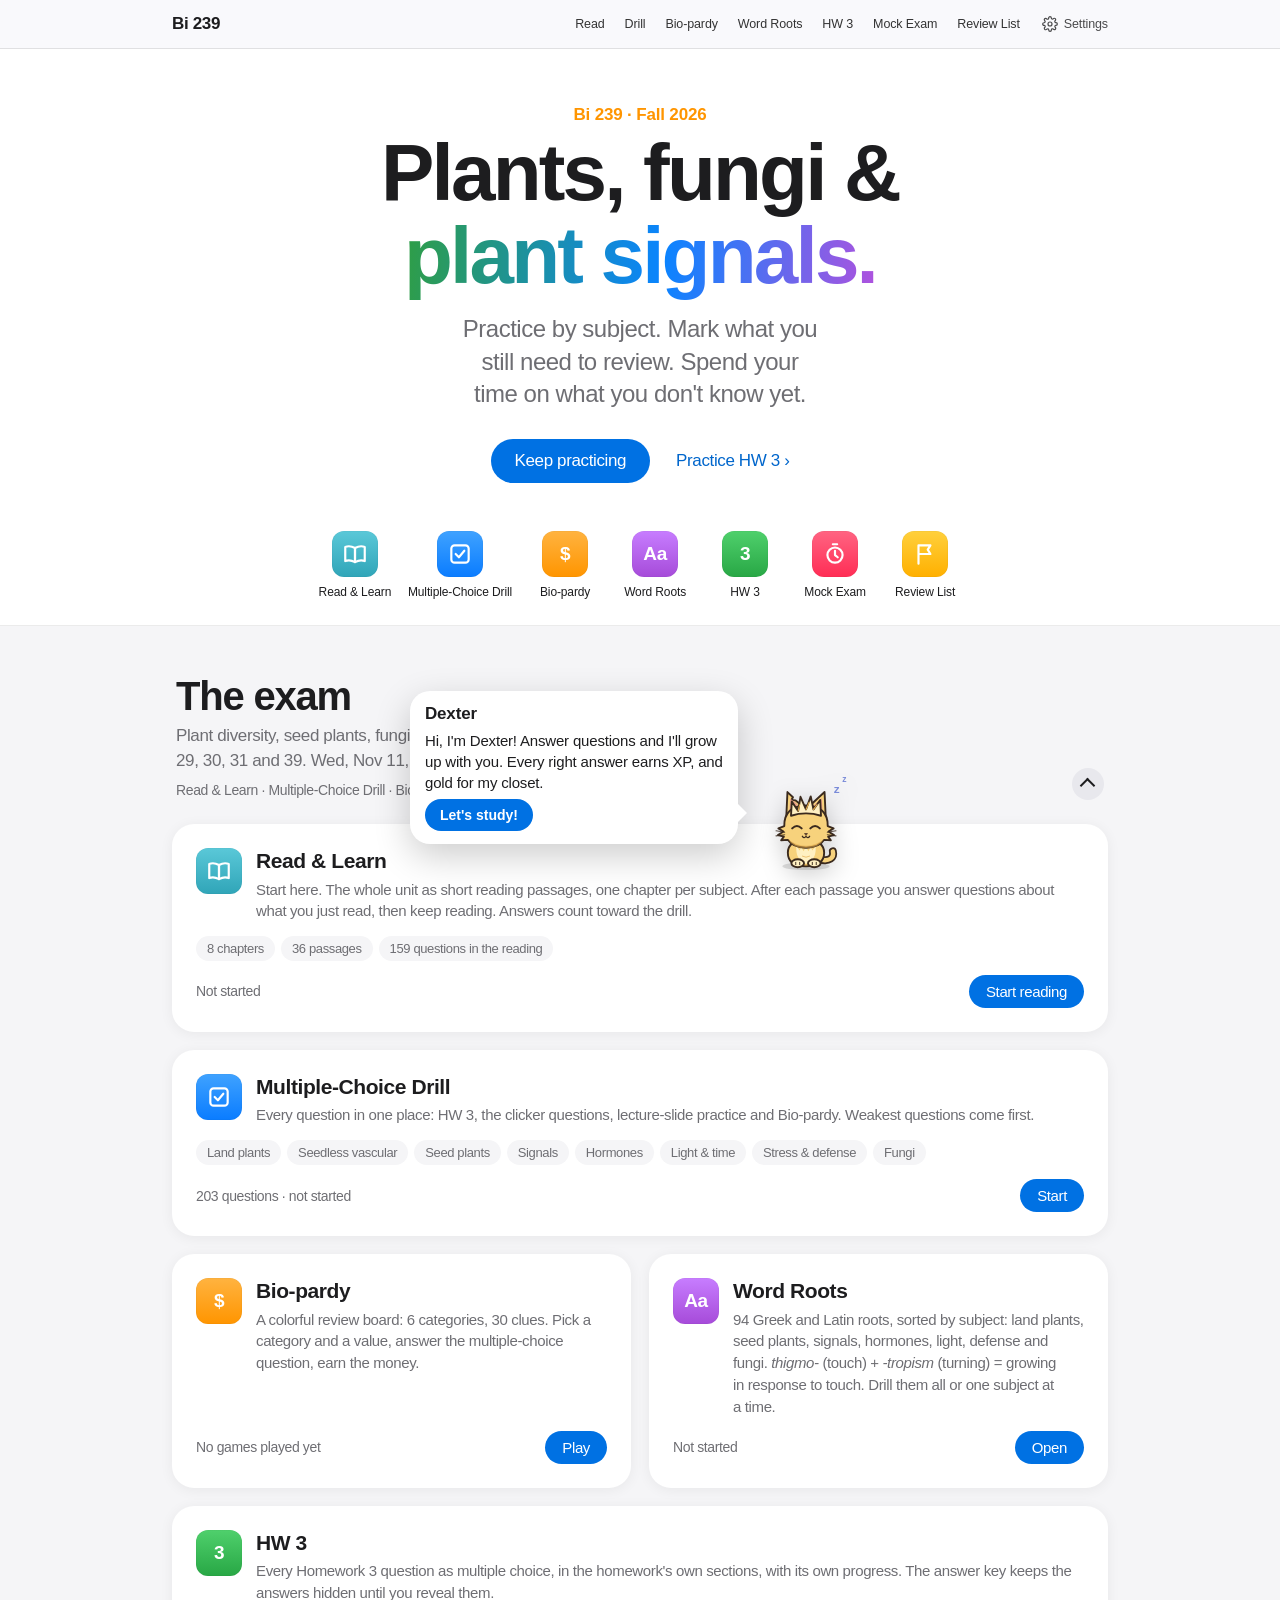
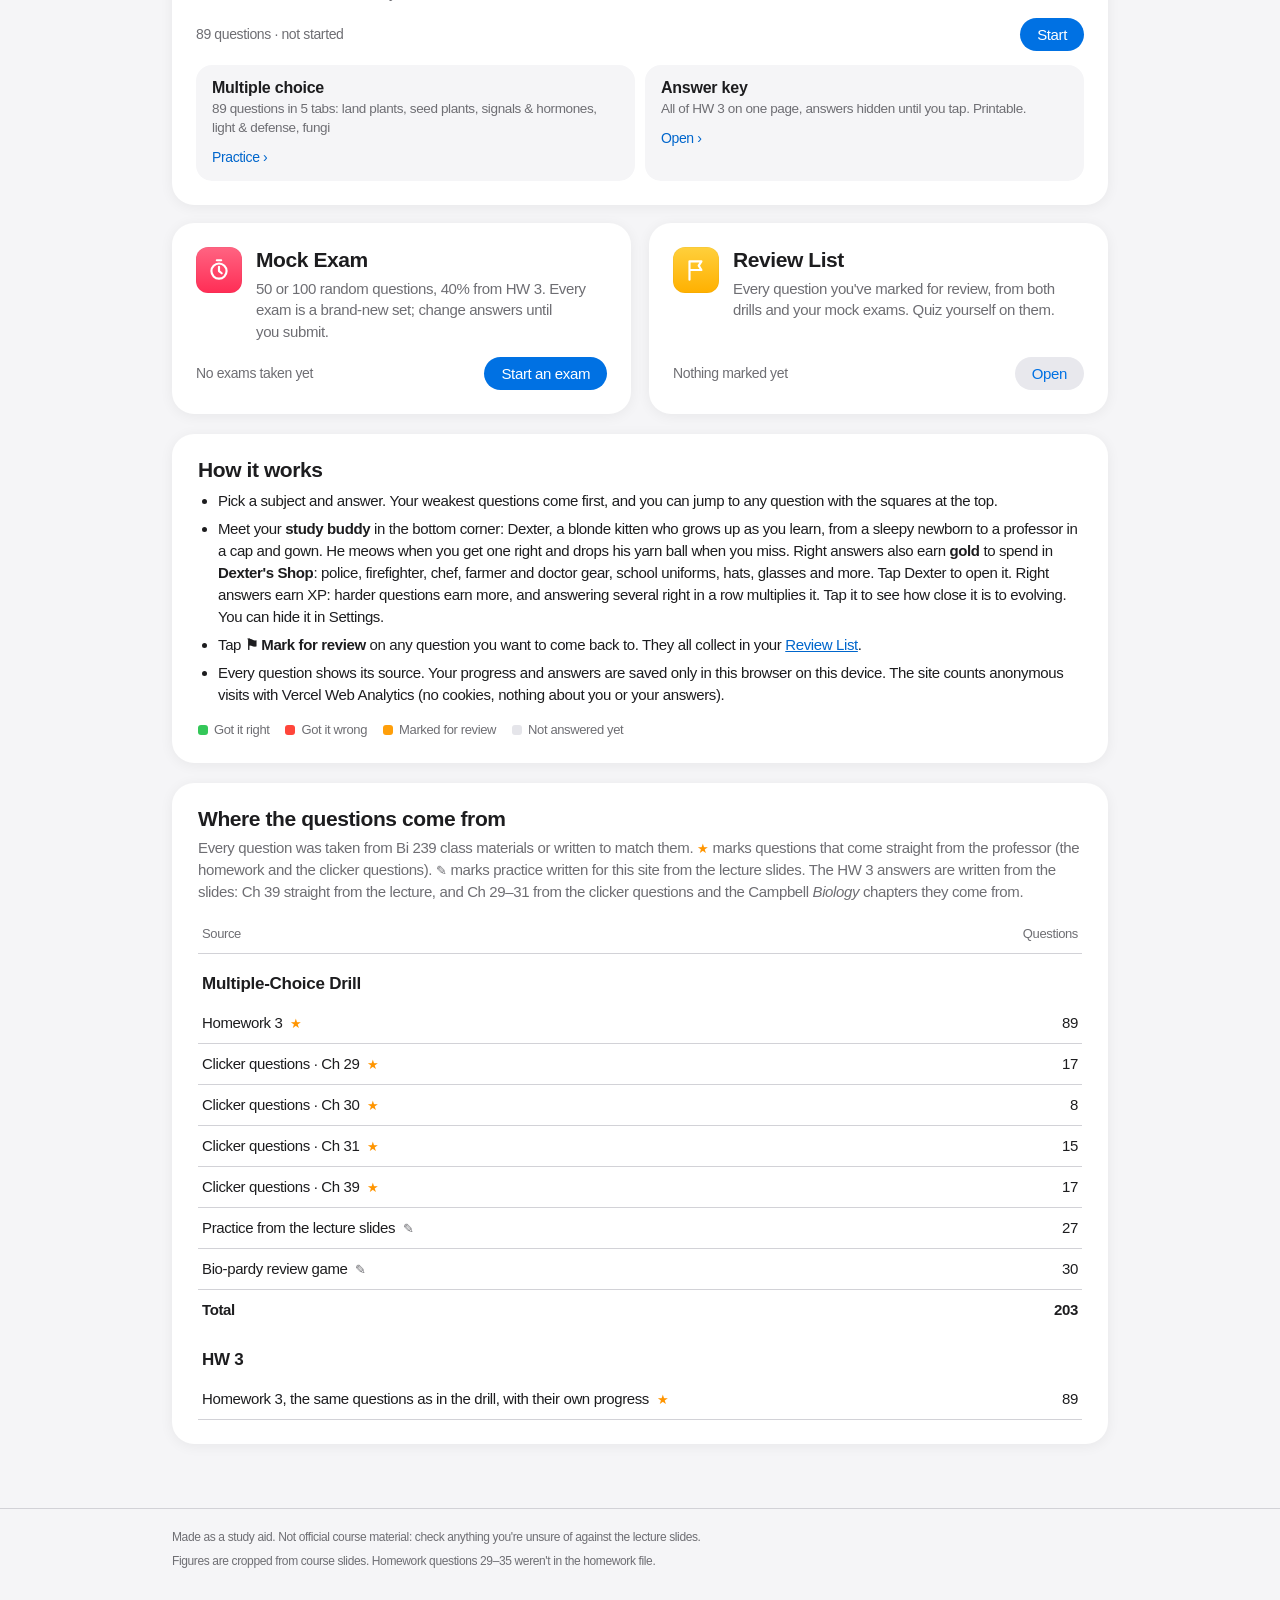
==== commit e1ab981e: "Read & Learn: the unit as reading passages with questions built into the text Eight chapters, 36 sho" ====
--- a/index.html
+++ b/index.html
@@ -98,7 +98,7 @@
 .ico svg{width:26px;height:26px;fill:none;stroke:#fff;stroke-width:2;stroke-linecap:round;stroke-linejoin:round}
 .ico.t{font:700 19px var(--display);letter-spacing:-.02em}
 .i-blue{background:linear-gradient(180deg,#3fa2ff,#0a7cff)} .i-orange{background:linear-gradient(180deg,#ffb340,#ff9500)}
-.i-purple{background:linear-gradient(180deg,#c77dff,#a64bd9)} .i-green{background:linear-gradient(180deg,#4fd06c,#28a745)}
+.i-teal{background:linear-gradient(180deg,#5ac8d8,#30a5b8)} .i-purple{background:linear-gradient(180deg,#c77dff,#a64bd9)} .i-green{background:linear-gradient(180deg,#4fd06c,#28a745)}
 .i-red{background:linear-gradient(180deg,#ff6482,#ff2d55)} .i-yellow{background:linear-gradient(180deg,#ffd03c,#ffb000)}
 
 /* ===== Exam panel */
@@ -175,7 +175,7 @@
 <header class="gnav"><div class="inner">
   <a class="brand" href="index.html">Bi 239</a>
   <nav aria-label="Modules">
-    <a href="drill/index.html">Drill</a><a href="board/index.html">Bio-pardy</a><a href="roots/index.html">Word Roots</a><a href="hw3/index.html">HW 3</a><a href="mock/index.html">Mock Exam</a><a href="review/index.html">Review List</a>
+    <a href="read/index.html">Read</a><a href="drill/index.html">Drill</a><a href="board/index.html">Bio-pardy</a><a href="roots/index.html">Word Roots</a><a href="hw3/index.html">HW 3</a><a href="mock/index.html">Mock Exam</a><a href="review/index.html">Review List</a>
   </nav>
   <button type="button" class="setbtn" id="settingsBtn" aria-haspopup="dialog"><svg viewBox="0 0 24 24" aria-hidden="true"><circle cx="12" cy="12" r="3"/><path d="M19.4 15a1.7 1.7 0 0 0 .3 1.8l.1.1a2 2 0 1 1-2.8 2.8l-.1-.1a1.7 1.7 0 0 0-1.8-.3 1.7 1.7 0 0 0-1 1.5V21a2 2 0 1 1-4 0v-.1a1.7 1.7 0 0 0-1.1-1.5 1.7 1.7 0 0 0-1.8.3l-.1.1a2 2 0 1 1-2.8-2.8l.1-.1a1.7 1.7 0 0 0 .3-1.8 1.7 1.7 0 0 0-1.5-1H3a2 2 0 1 1 0-4h.1a1.7 1.7 0 0 0 1.5-1.1 1.7 1.7 0 0 0-.3-1.8l-.1-.1a2 2 0 1 1 2.8-2.8l.1.1a1.7 1.7 0 0 0 1.8.3H9a1.7 1.7 0 0 0 1-1.5V3a2 2 0 1 1 4 0v.1a1.7 1.7 0 0 0 1 1.5 1.7 1.7 0 0 0 1.8-.3l.1-.1a2 2 0 1 1 2.8 2.8l-.1.1a1.7 1.7 0 0 0-.3 1.8V9a1.7 1.7 0 0 0 1.5 1H21a2 2 0 1 1 0 4h-.1a1.7 1.7 0 0 0-1.5 1z"/></svg><span>Settings</span></button>
 </div></header>
@@ -201,6 +201,7 @@
 </div></section>
 
 <nav class="modbar" aria-label="Which modules go with the exam"><ul>
+  <li><a href="read/index.html"><span class="ico i-teal"><svg viewBox="0 0 24 24"><path d="M3 5.5C5.5 4.5 8.5 4.5 12 6.5v13c-3.5-2-6.5-2-9-1z"/><path d="M21 5.5c-2.5-1-5.5-1-9 1v13c3.5-2 6.5-2 9-1z"/></svg></span>Read &amp; Learn</a></li>
   <li><a href="drill/index.html"><span class="ico i-blue"><svg viewBox="0 0 24 24"><rect x="4" y="4" width="16" height="16" rx="3"/><path d="M8 12l3 3 5-6"/></svg></span>Multiple&#8209;Choice Drill</a></li>
   <li><a href="board/index.html"><span class="ico t i-orange">$</span>Bio&#8209;pardy</a></li>
   <li><a href="roots/index.html"><span class="ico t i-purple">Aa</span>Word Roots</a></li>
@@ -211,8 +212,15 @@
 
 <main class="inner">
   <details class="exampanel" data-ep="u3" open>
-    <summary class="ephead"><span class="eptext"><h2 id="ep">The exam</h2><p>Plant diversity, seed plants, fungi, and plant responses to signals: Ch 29, 30, 31 and 39. <span id="examWhen">Wed, Nov 11, 2:00 pm.</span></p><span class="eptools">Multiple-Choice Drill · Bio-pardy · Word Roots · HW 3 · Mock Exam · Review List</span></span><span class="epgo" aria-hidden="true"></span></summary>
+    <summary class="ephead"><span class="eptext"><h2 id="ep">The exam</h2><p>Plant diversity, seed plants, fungi, and plant responses to signals: Ch 29, 30, 31 and 39. <span id="examWhen">Wed, Nov 11, 2:00 pm.</span></p><span class="eptools">Read &amp; Learn · Multiple-Choice Drill · Bio-pardy · Word Roots · HW 3 · Mock Exam · Review List</span></span><span class="epgo" aria-hidden="true"></span></summary>
     <div class="cards">
+      <article class="card wide" id="readCard">
+        <div class="chead"><span class="ico i-teal"><svg viewBox="0 0 24 24"><path d="M3 5.5C5.5 4.5 8.5 4.5 12 6.5v13c-3.5-2-6.5-2-9-1z"/><path d="M21 5.5c-2.5-1-5.5-1-9 1v13c3.5-2 6.5-2 9-1z"/></svg></span>
+          <div><h3><a href="read/index.html">Read &amp; Learn</a></h3>
+          <p>Start here. The whole unit as short reading passages, one chapter per subject. After each passage you answer questions about what you just read, then keep reading. Answers count toward the drill.</p></div></div>
+        <div class="tags"><span>8 chapters</span><span>36 passages</span><span>159 questions in the reading</span></div>
+        <div class="prow"><div class="stack" id="readStack"></div><span class="ptext" id="readTxt">Not started</span><a class="plink" href="read/index.html" id="readGo">Start reading</a></div>
+      </article>
       <article class="card wide" data-key="bio-u3-progress-v1" data-total="203" data-optional="bio-u3-progress-v1-include-AP:30">
         <div class="chead"><span class="ico i-blue"><svg viewBox="0 0 24 24"><rect x="4" y="4" width="16" height="16" rx="3"/><path d="M8 12l3 3 5-6"/></svg></span>
           <div><h3><a href="drill/index.html">Multiple&#8209;Choice Drill</a></h3>
@@ -302,6 +310,16 @@
   const read = k => { try { return JSON.parse(localStorage.getItem(k) || "null") } catch (e) { return null } };
   const dayKey = d => d.getFullYear() + "-" + String(d.getMonth() + 1).padStart(2, "0") + "-" + String(d.getDate()).padStart(2, "0");
   const KEYS = { drill: "bio-u3-progress-v1", hw3: "bio-hw3-v1" };
+  { // Read & Learn: chapters finished and how far into the current one (read/index.html saves bio-read-v1)
+    const r = read("bio-read-v1") || {}, CH = ["land", "vascular", "seed", "signals", "hormones", "light", "stress", "fungi"];
+    const fin = CH.filter(k => r[k] && r[k].finished).length, started = CH.filter(k => r[k] && (r[k].at || Object.keys(r[k].a || {}).length)).length;
+    const ans = CH.reduce((n, k) => n + Object.keys((r[k] || {}).a || {}).length, 0), ok = CH.reduce((n, k) => n + Object.values((r[k] || {}).a || {}).filter(x => x.ok).length, 0);
+    if (started || fin) {
+      $("readStack").innerHTML = `<i style="width:${100 * fin / CH.length}%;background:var(--st-right)"></i>`;
+      $("readTxt").textContent = `${fin} of ${CH.length} chapters read${ans ? ` · ${ok} of ${ans} right` : ""}`;
+      $("readGo").textContent = fin === CH.length ? "Read again" : "Continue";
+    }
+  }
   // Same statuses as the drills: right / wrong (last answer) or marked for review (takes priority).
   function levels(s, total) {
     const n = { right: 0, wrong: 0, review: 0 }; let a = 0, c = 0, seen = 0;
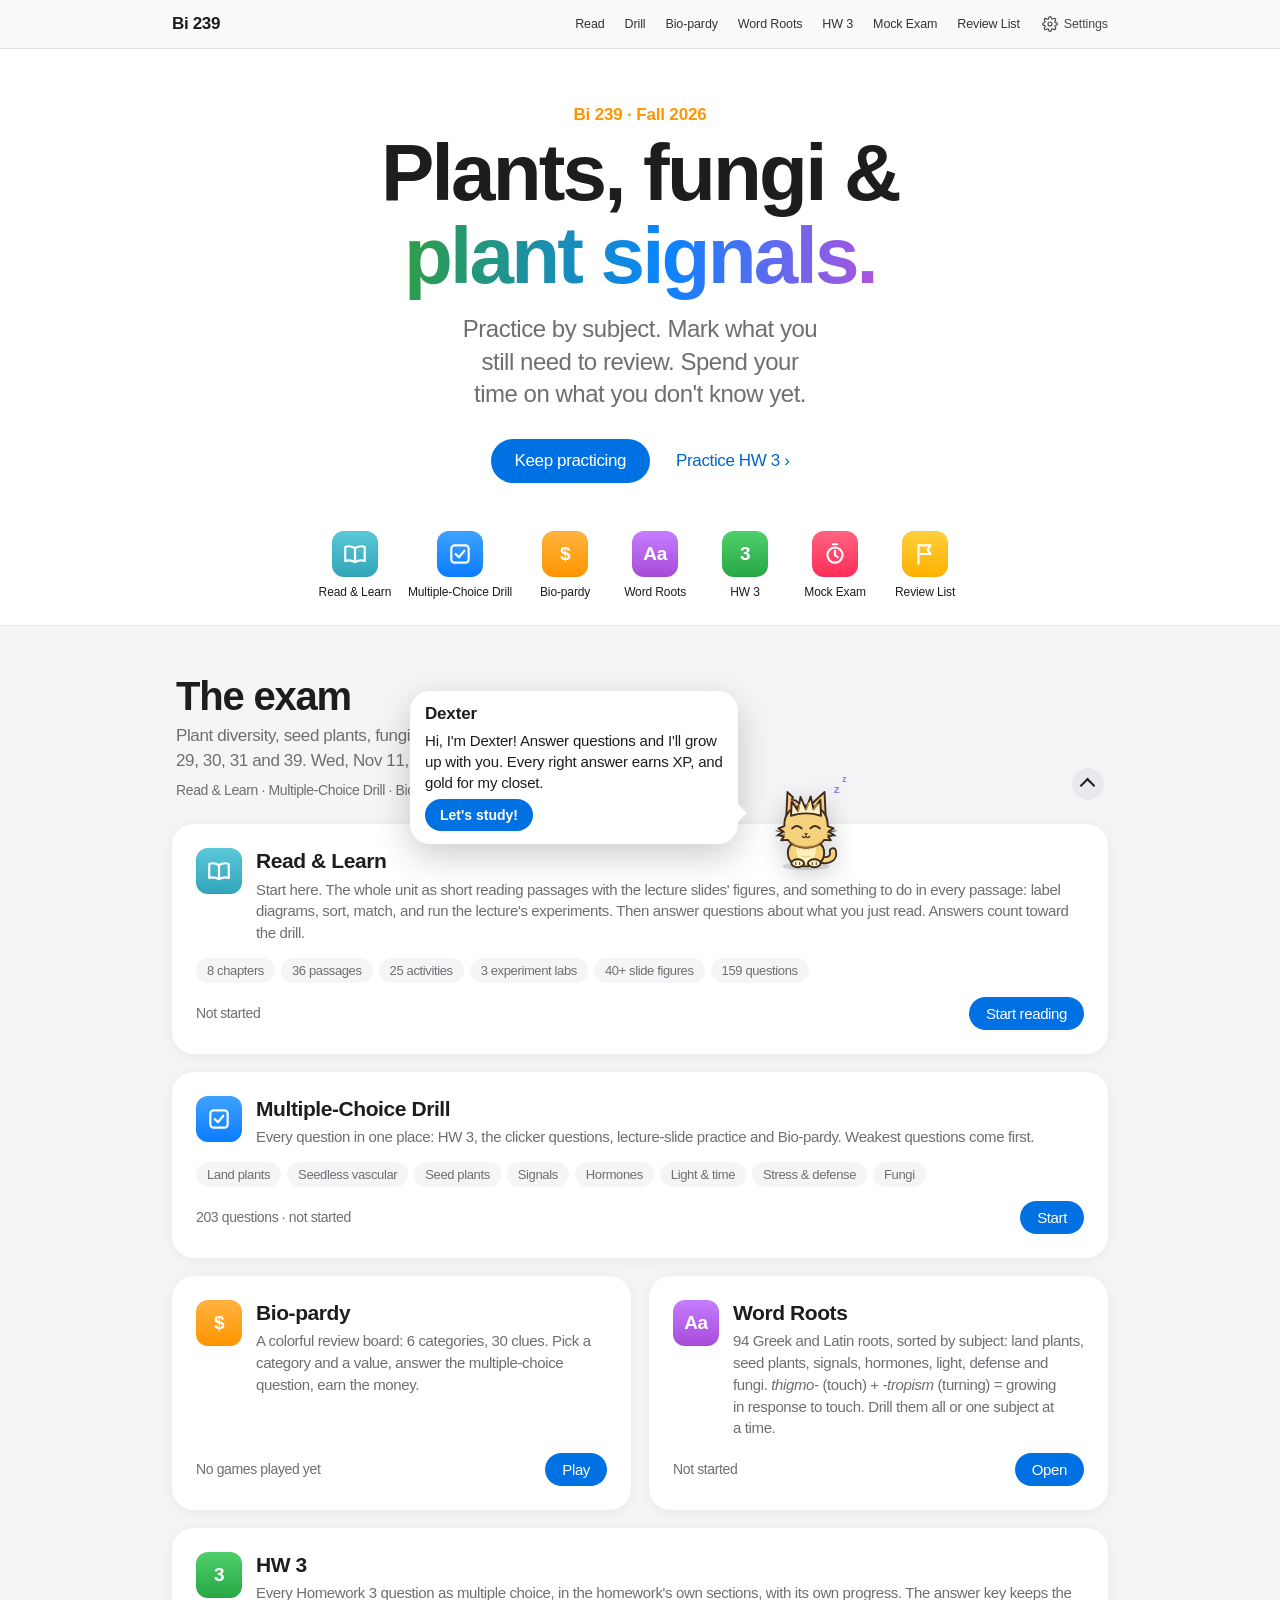
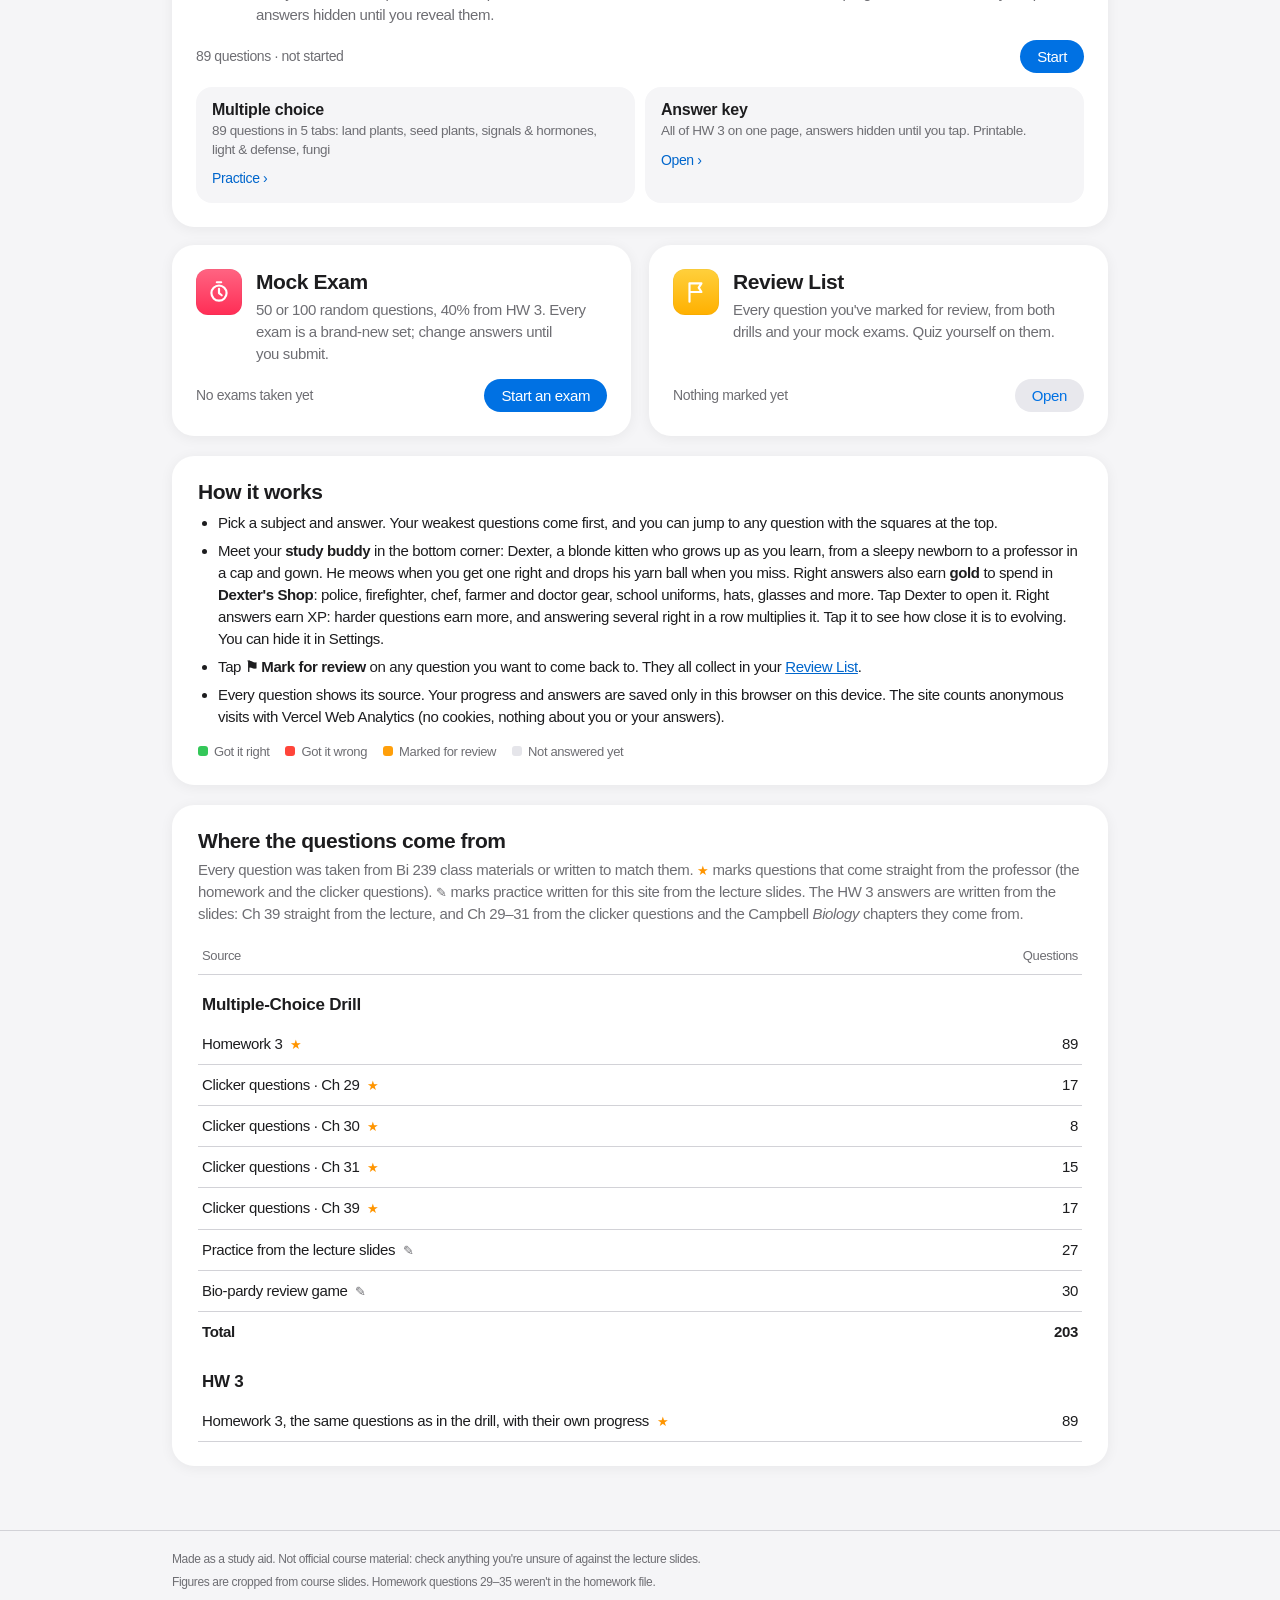
==== commit 5662f6d0: "Read & Learn: slide figures and interactive activities in every chapter 43 figures cropped from the " ====
--- a/index.html
+++ b/index.html
@@ -217,8 +217,8 @@
       <article class="card wide" id="readCard">
         <div class="chead"><span class="ico i-teal"><svg viewBox="0 0 24 24"><path d="M3 5.5C5.5 4.5 8.5 4.5 12 6.5v13c-3.5-2-6.5-2-9-1z"/><path d="M21 5.5c-2.5-1-5.5-1-9 1v13c3.5-2 6.5-2 9-1z"/></svg></span>
           <div><h3><a href="read/index.html">Read &amp; Learn</a></h3>
-          <p>Start here. The whole unit as short reading passages, one chapter per subject. After each passage you answer questions about what you just read, then keep reading. Answers count toward the drill.</p></div></div>
-        <div class="tags"><span>8 chapters</span><span>36 passages</span><span>159 questions in the reading</span></div>
+          <p>Start here. The whole unit as short reading passages with the lecture slides' figures, and something to do in every passage: label diagrams, sort, match, and run the lecture's experiments. Then answer questions about what you just read. Answers count toward the drill.</p></div></div>
+        <div class="tags"><span>8 chapters</span><span>36 passages</span><span>25 activities</span><span>3 experiment labs</span><span>40+ slide figures</span><span>159 questions</span></div>
         <div class="prow"><div class="stack" id="readStack"></div><span class="ptext" id="readTxt">Not started</span><a class="plink" href="read/index.html" id="readGo">Start reading</a></div>
       </article>
       <article class="card wide" data-key="bio-u3-progress-v1" data-total="203" data-optional="bio-u3-progress-v1-include-AP:30">
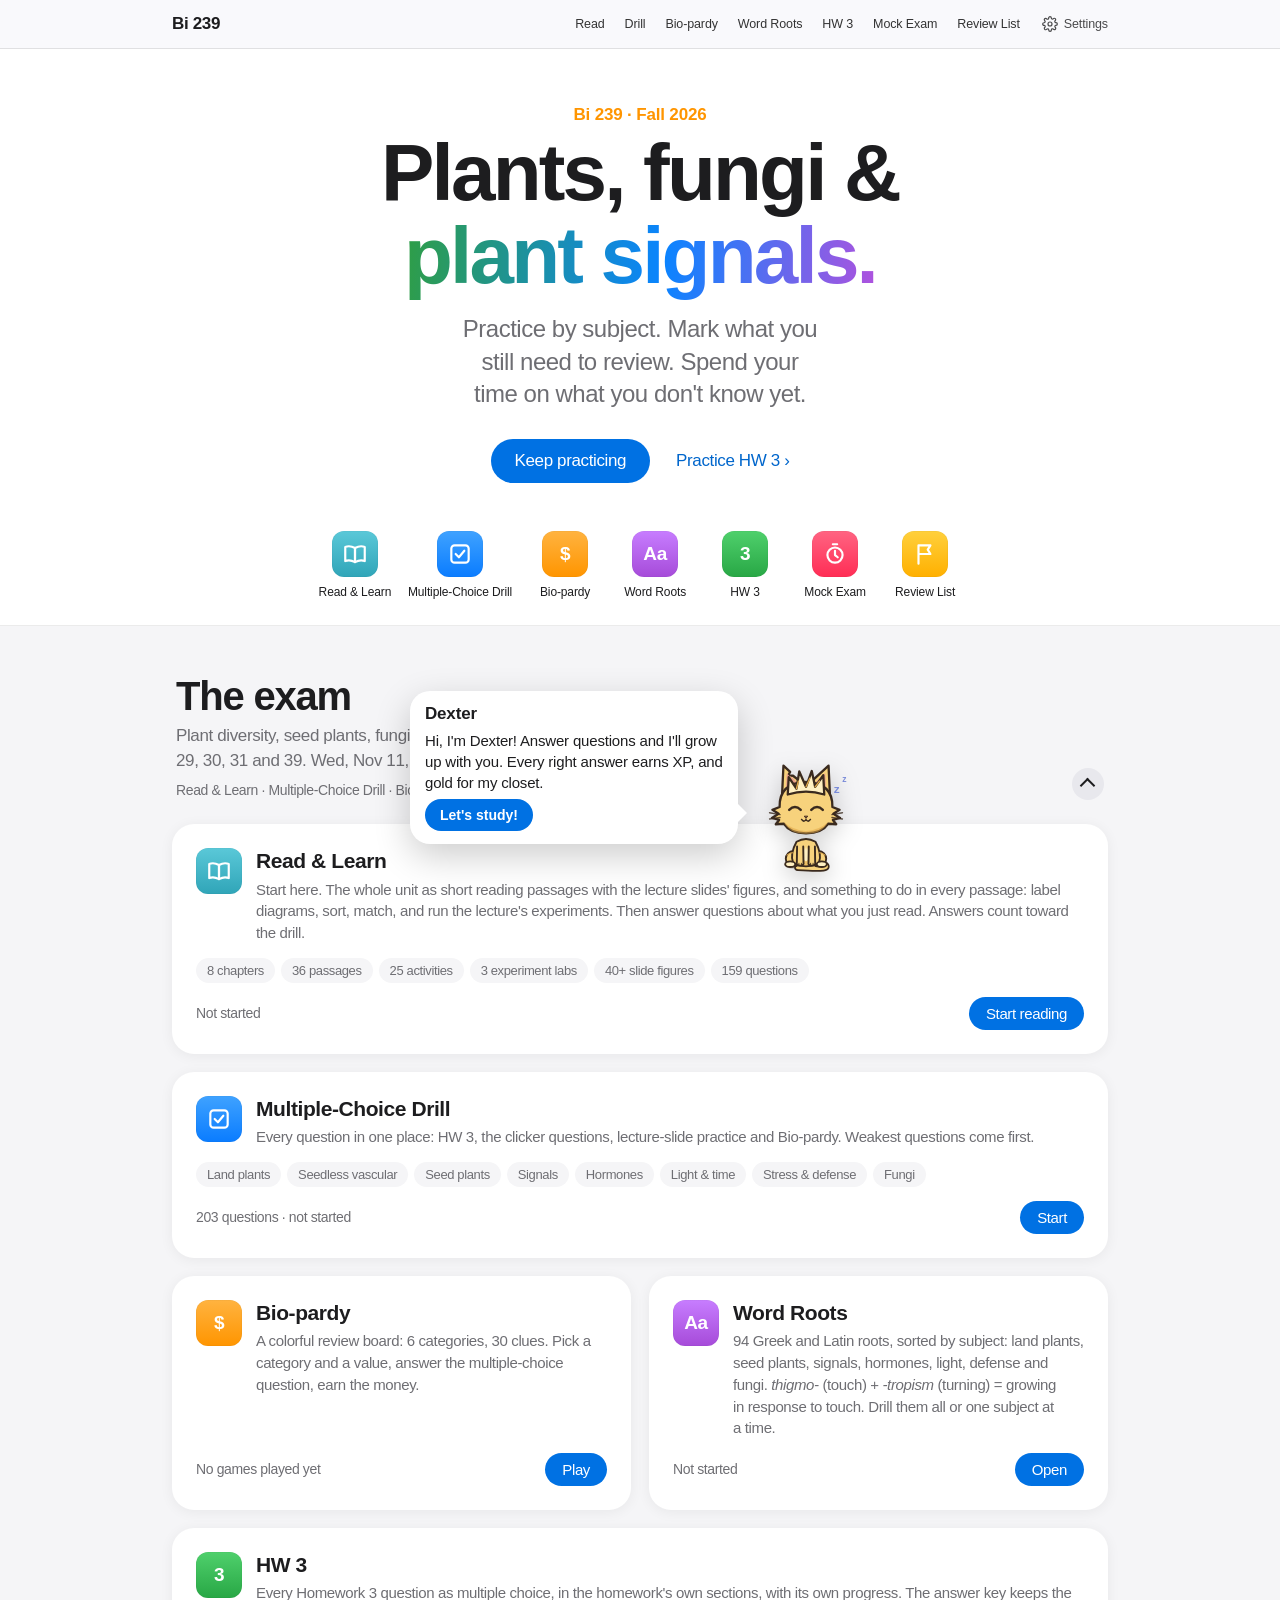
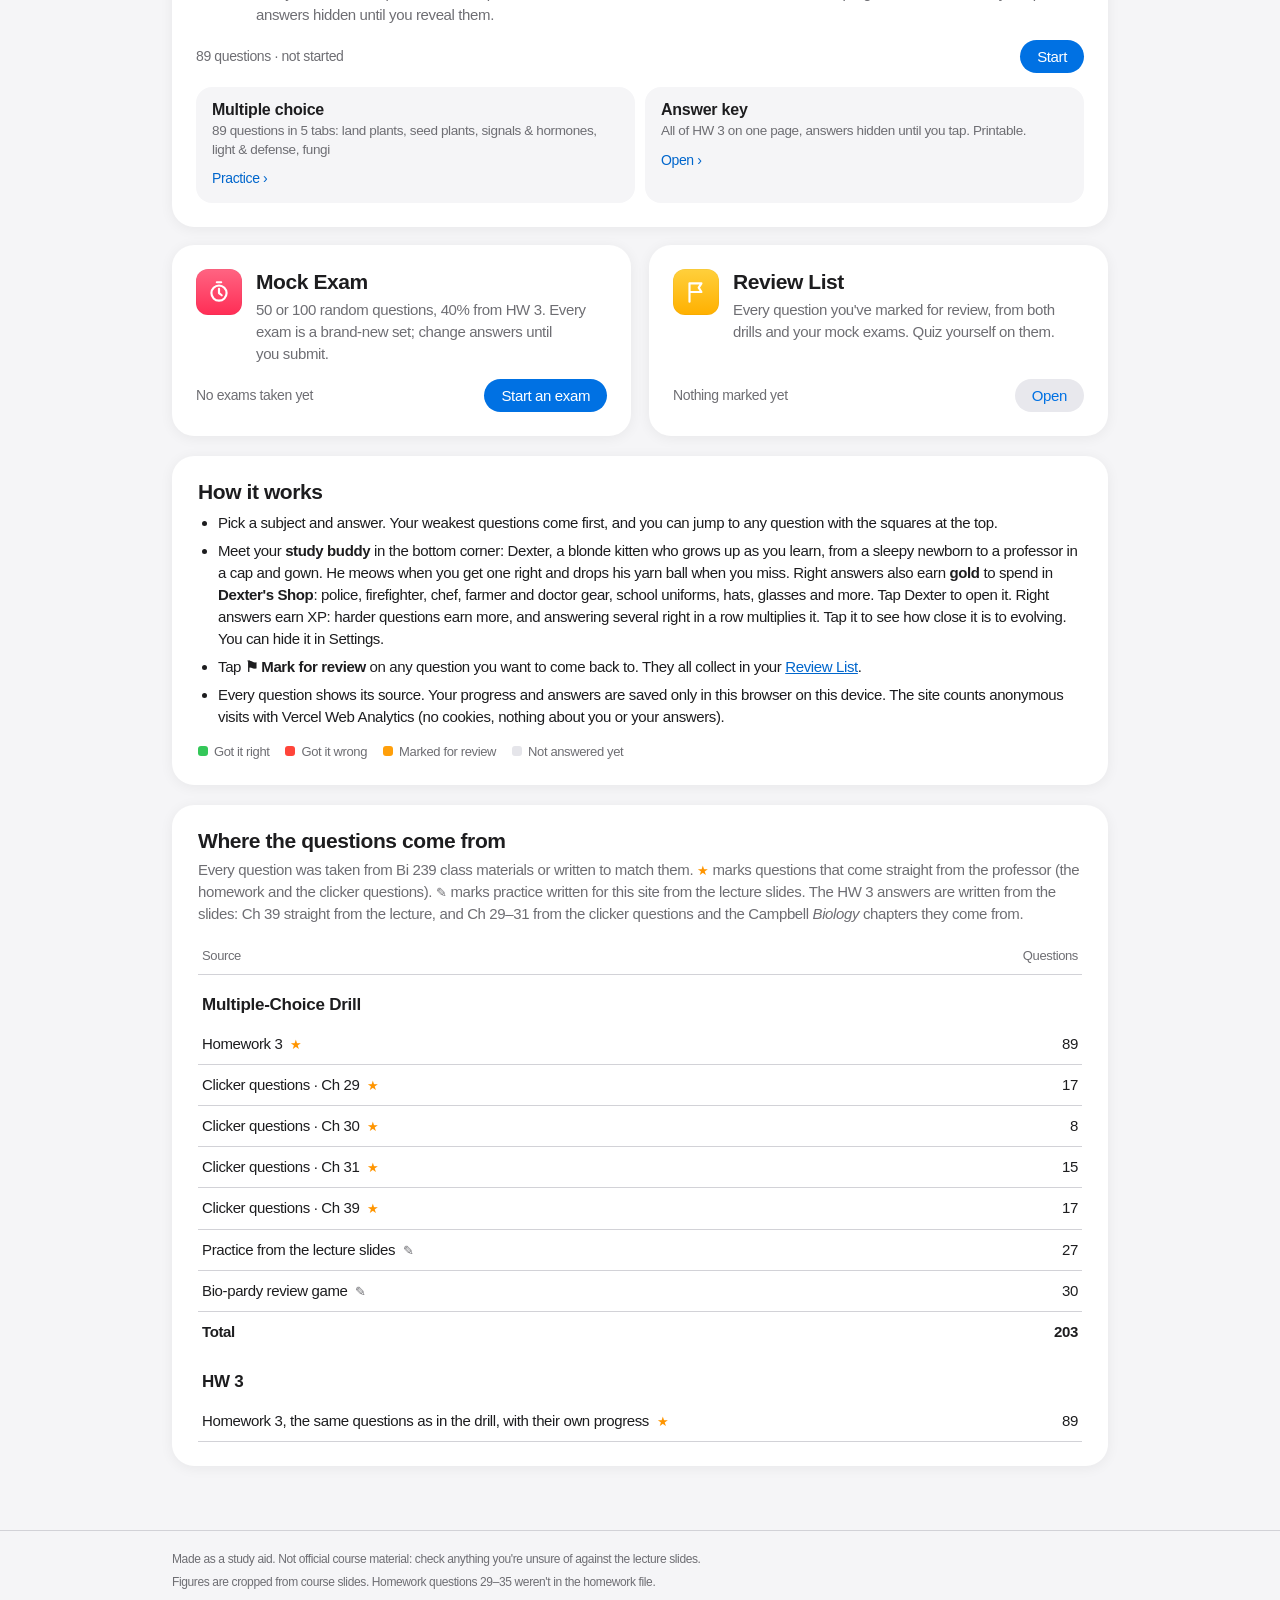
==== commit d7b2a341: "Restart a chapter anytime; badges sparkle more each time it's finished Shiny at 2 finishes, Sparklin" ====
--- a/index.html
+++ b/index.html
@@ -9,6 +9,7 @@
 <script src="assets/xp.js"></script>
 <script src="assets/wardrobe.js"></script>
 <script src="assets/buddy.js"></script>
+<script src="assets/lookup.js"></script>
 <style>
 /* Layout (same organization as the anthro site): frosted nav → hero (course, countdown, Continue)
    → module bar (which modules go with the exam) → exam panel with module cards in a fixed order:
@@ -312,7 +313,7 @@
   const KEYS = { drill: "bio-u3-progress-v1", hw3: "bio-hw3-v1" };
   { // Read & Learn: chapters finished and how far into the current one (read/index.html saves bio-read-v1)
     const r = read("bio-read-v1") || {}, CH = ["land", "vascular", "seed", "signals", "hormones", "light", "stress", "fungi"];
-    const fin = CH.filter(k => r[k] && r[k].finished).length, started = CH.filter(k => r[k] && (r[k].at || Object.keys(r[k].a || {}).length)).length;
+    const fin = CH.filter(k => r[k] && (r[k].finished || r[k].done)).length, started = CH.filter(k => r[k] && (r[k].at || Object.keys(r[k].a || {}).length)).length;
     const ans = CH.reduce((n, k) => n + Object.keys((r[k] || {}).a || {}).length, 0), ok = CH.reduce((n, k) => n + Object.values((r[k] || {}).a || {}).filter(x => x.ok).length, 0);
     if (started || fin) {
       $("readStack").innerHTML = `<i style="width:${100 * fin / CH.length}%;background:var(--st-right)"></i>`;
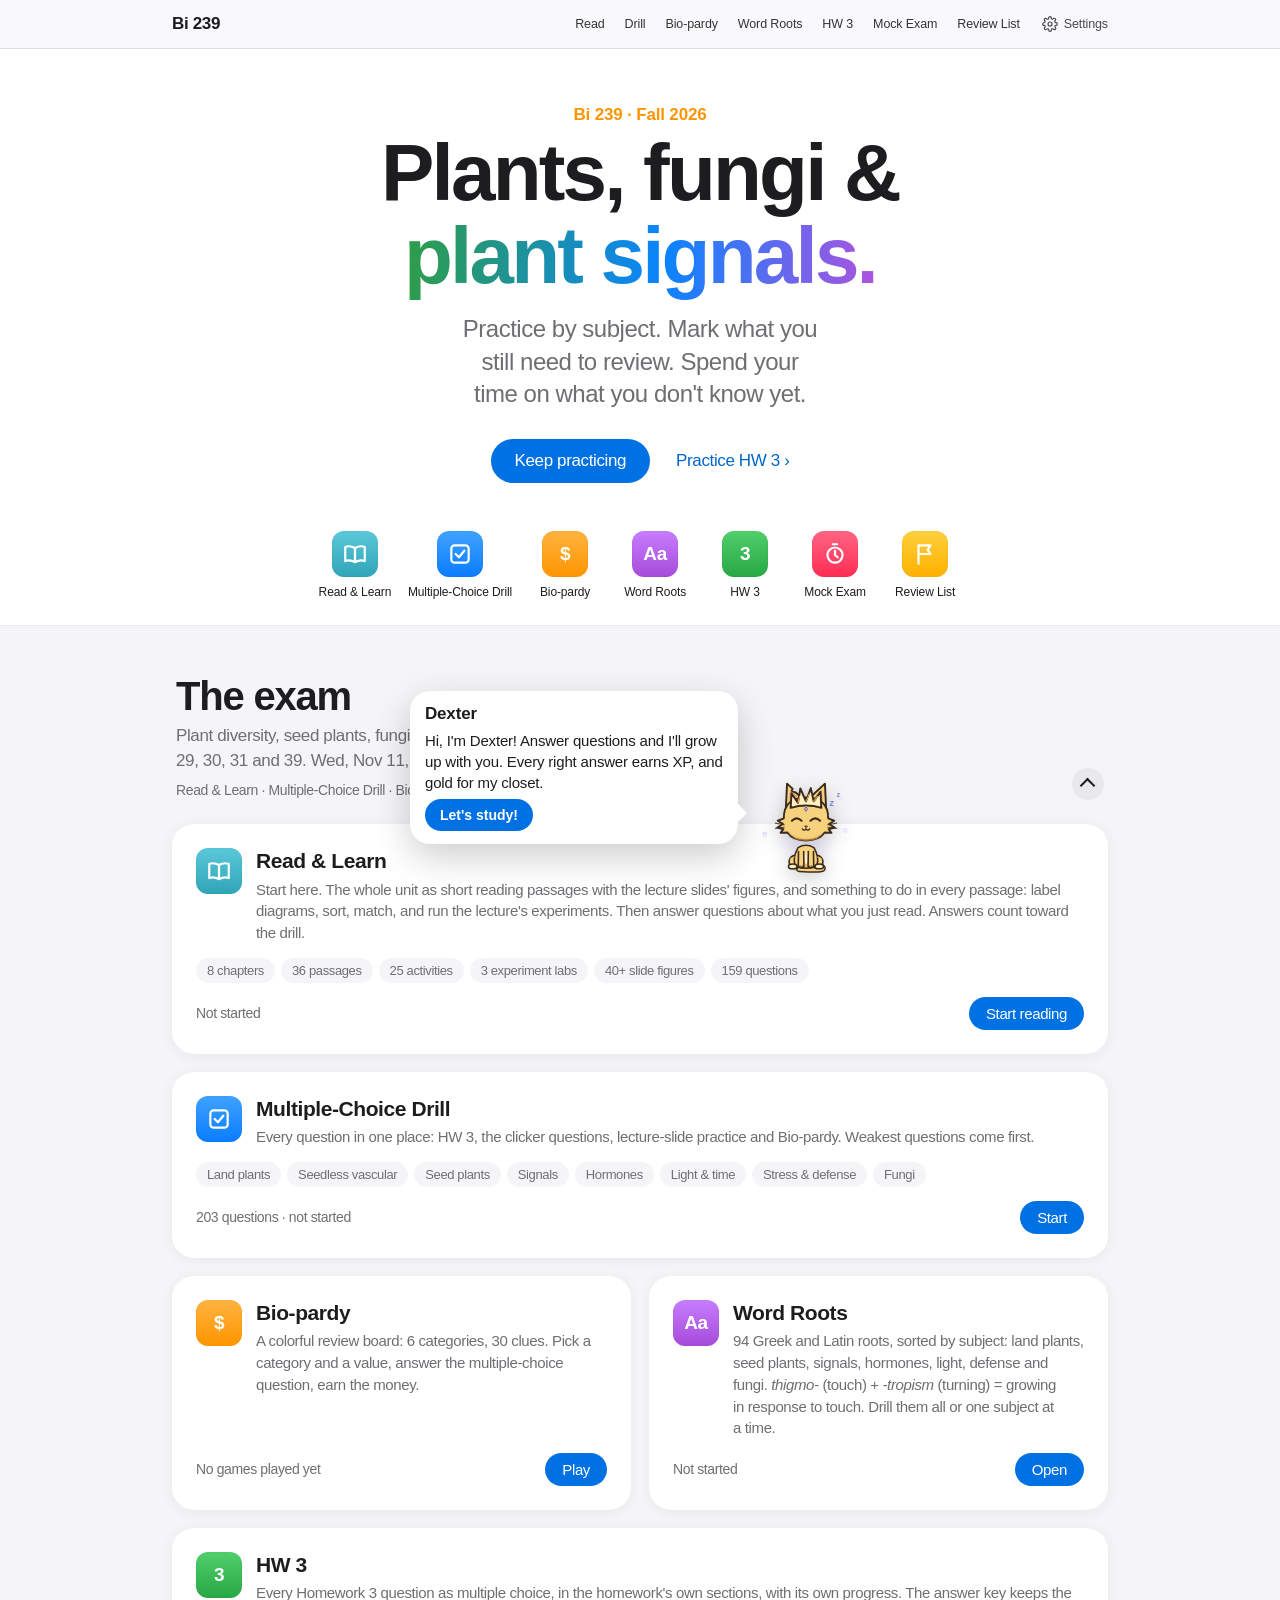
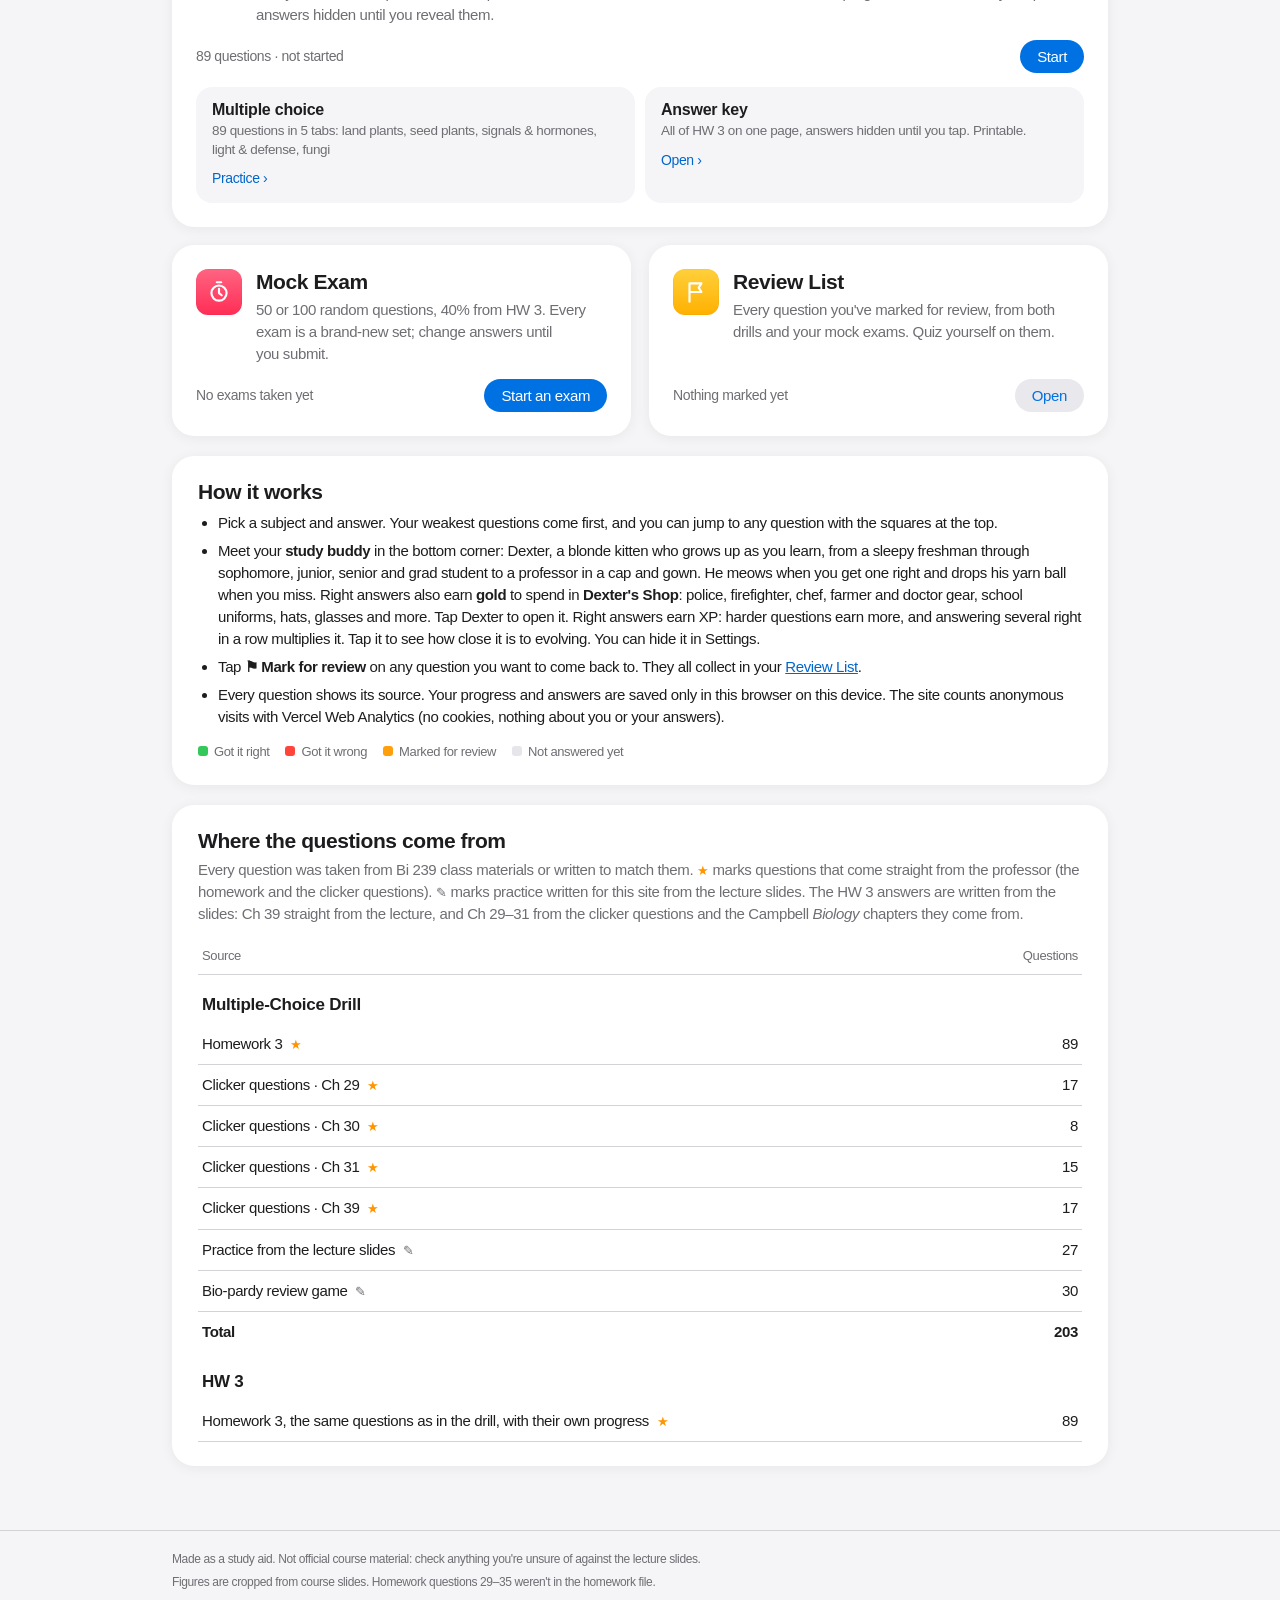
==== commit f8d860e1: "Dexter's forms get school titles: Freshman, Sophomore, Junior, Senior, Grad Student, Professor Co-Au" ====
--- a/index.html
+++ b/index.html
@@ -270,7 +270,7 @@
     <b>How it works</b>
     <ul>
       <li>Pick a subject and answer. Your weakest questions come first, and you can jump to any question with the squares at the top.</li>
-      <li>Meet your <b>study buddy</b> in the bottom corner: Dexter, a blonde kitten who grows up as you learn, from a sleepy newborn to a professor in a cap and gown. He meows when you get one right and drops his yarn ball when you miss. Right answers also earn <b>gold</b> to spend in <b>Dexter's Shop</b>: police, firefighter, chef, farmer and doctor gear, school uniforms, hats, glasses and more. Tap Dexter to open it. Right answers earn XP: harder questions earn more, and answering several right in a row multiplies it. Tap it to see how close it is to evolving. You can hide it in Settings.</li>
+      <li>Meet your <b>study buddy</b> in the bottom corner: Dexter, a blonde kitten who grows up as you learn, from a sleepy freshman through sophomore, junior, senior and grad student to a professor in a cap and gown. He meows when you get one right and drops his yarn ball when you miss. Right answers also earn <b>gold</b> to spend in <b>Dexter's Shop</b>: police, firefighter, chef, farmer and doctor gear, school uniforms, hats, glasses and more. Tap Dexter to open it. Right answers earn XP: harder questions earn more, and answering several right in a row multiplies it. Tap it to see how close it is to evolving. You can hide it in Settings.</li>
       <li>Tap <b>⚑ Mark for review</b> on any question you want to come back to. They all collect in your <a href="review/index.html">Review List</a>.</li>
       <li>Every question shows its source. Your progress and answers are saved only in this browser on this device. The site counts anonymous visits with Vercel Web Analytics (no cookies, nothing about you or your answers).</li>
     </ul>
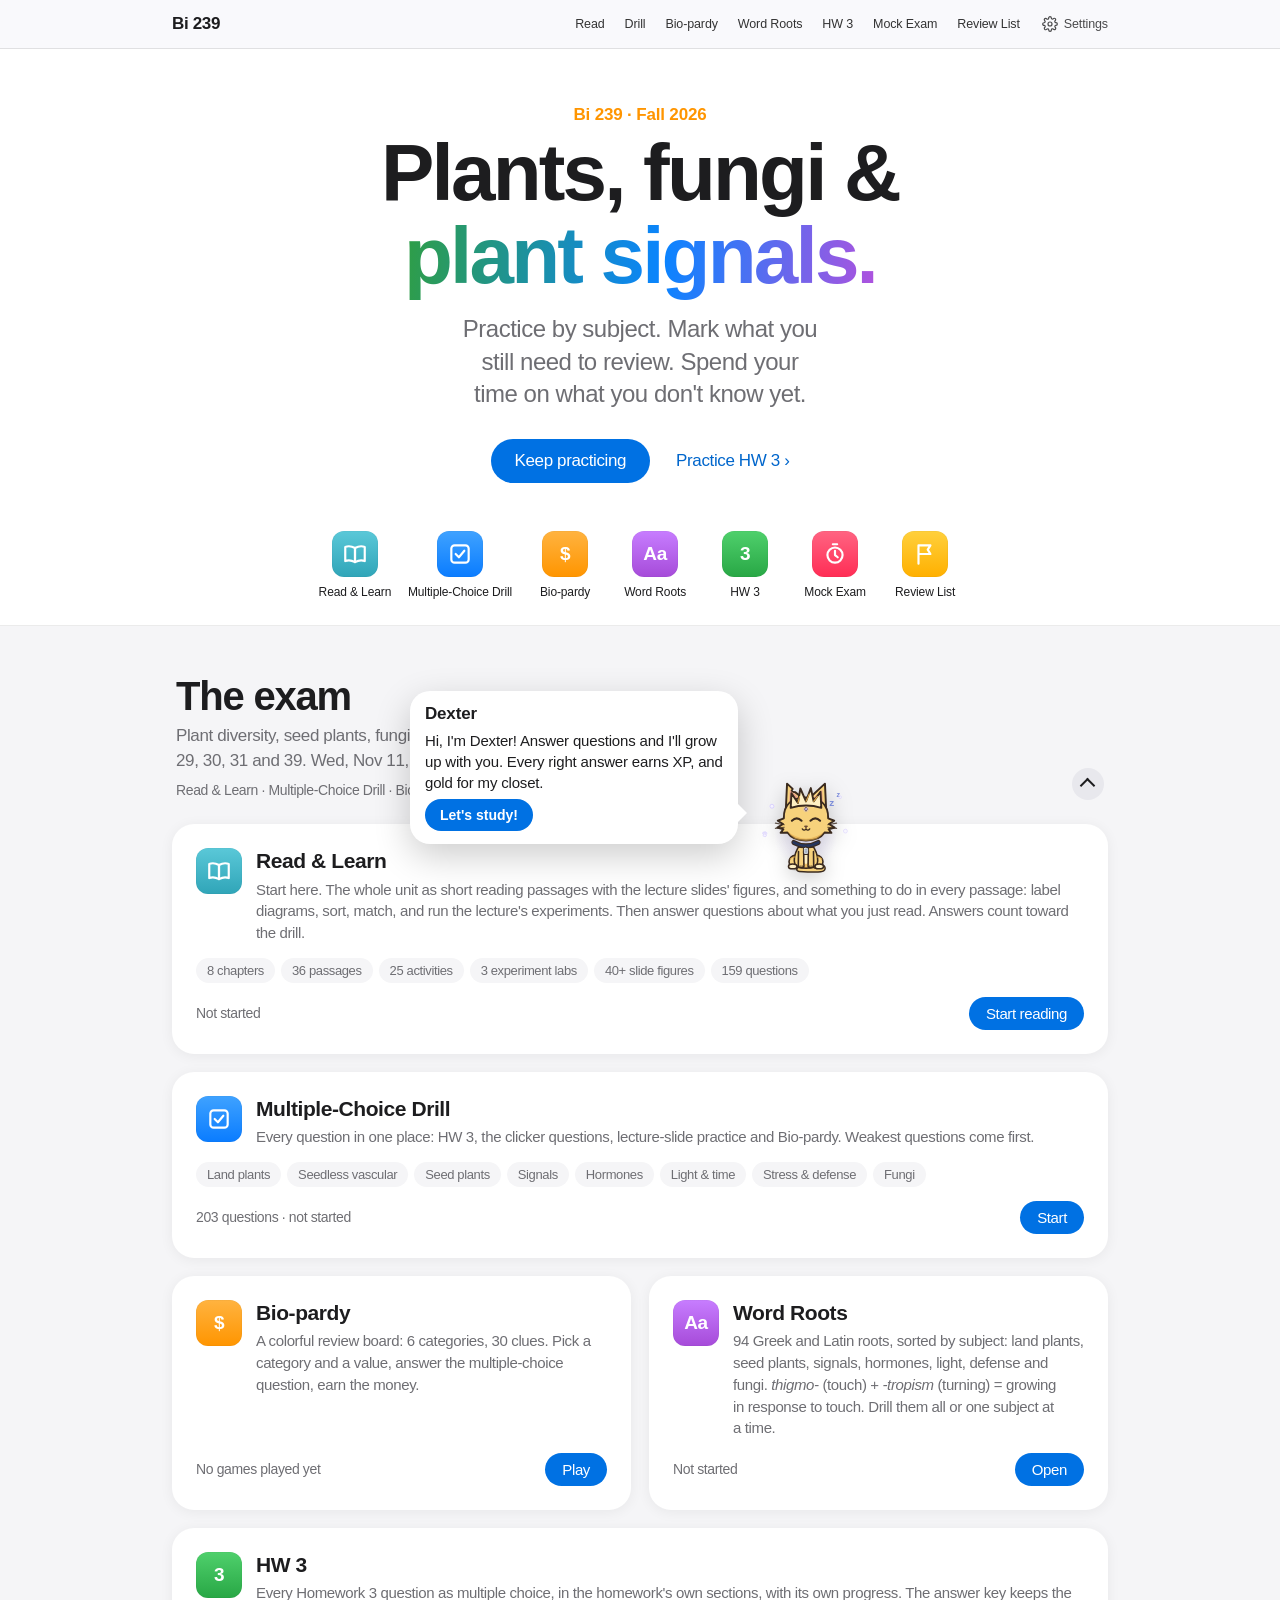
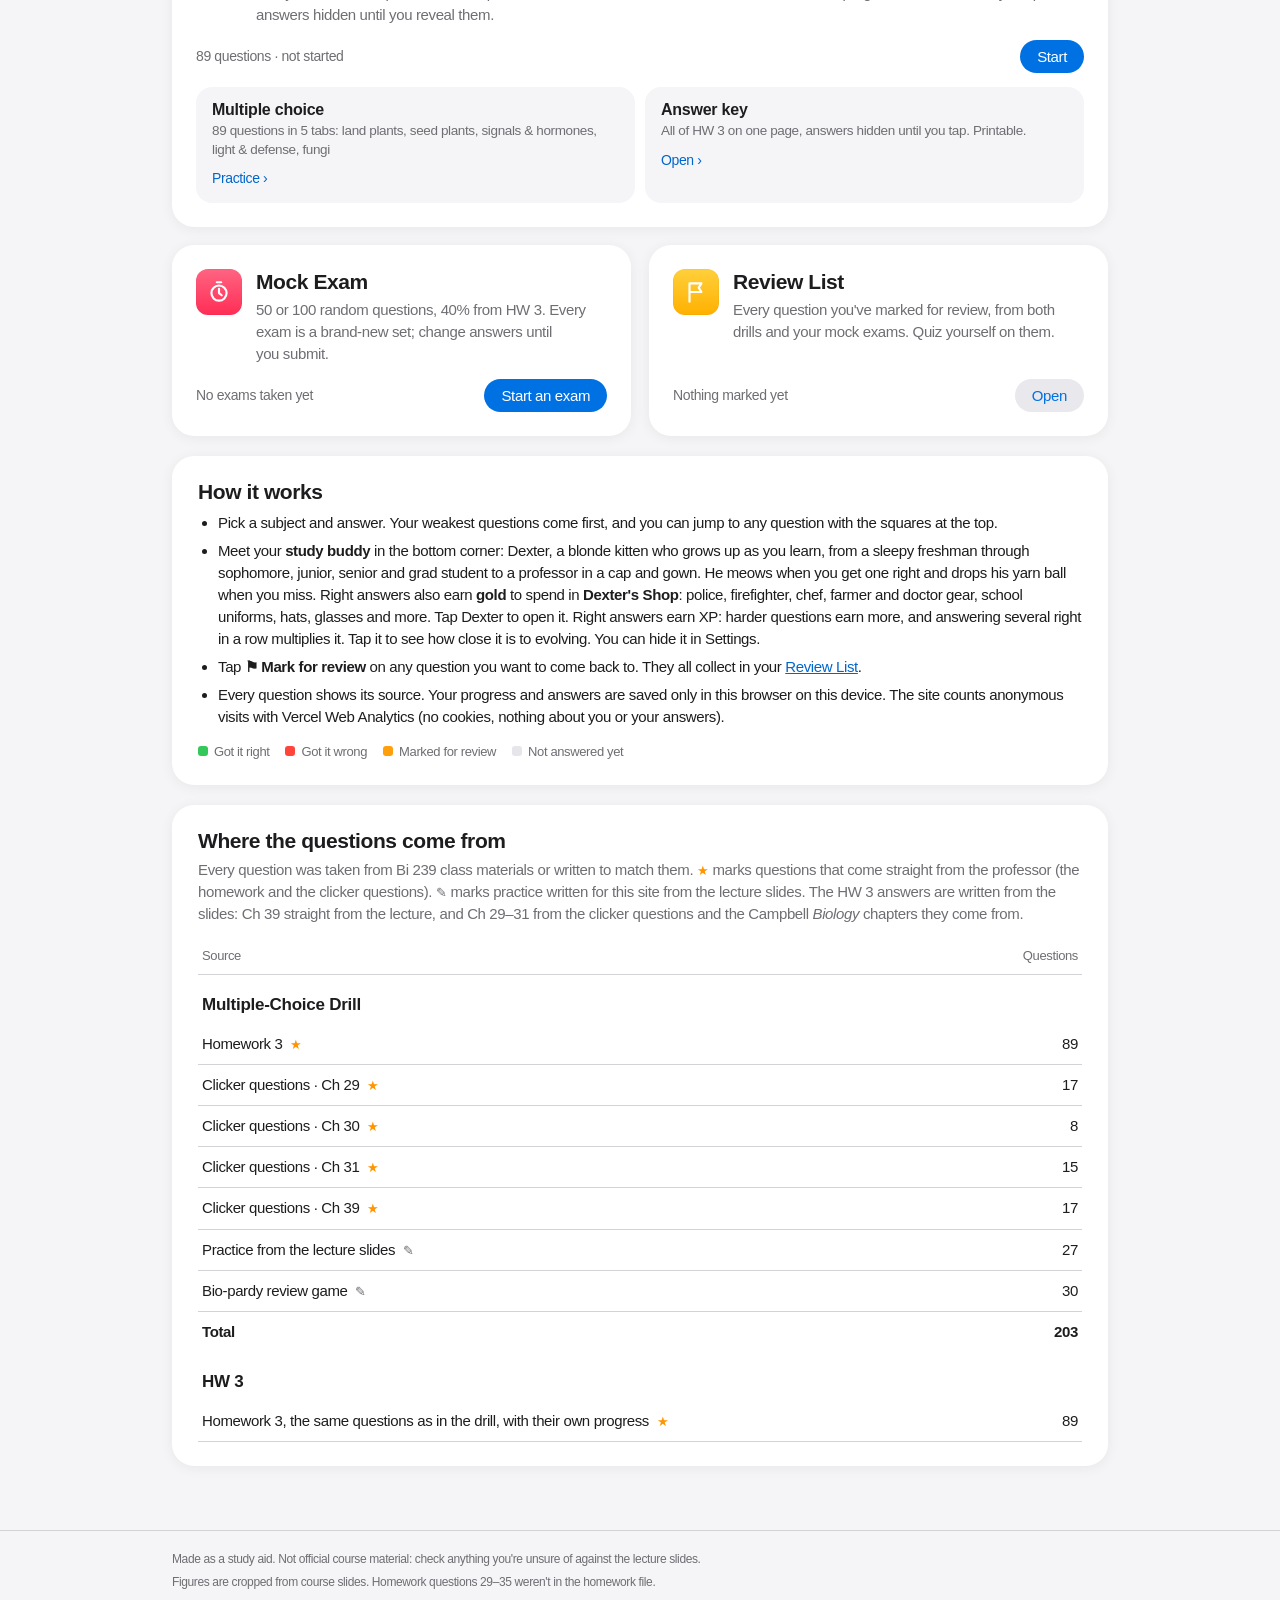
==== commit a684f80d: "Home page cards: buttons fit inside the module cards on phones On phones each card's progress bar, s" ====
--- a/index.html
+++ b/index.html
@@ -128,7 +128,10 @@
 .stack i{display:block;height:100%}
 .c-right{background:var(--st-right)} .c-wrong{background:var(--st-wrong)} .c-review{background:var(--st-review)} .c-new{background:var(--st-new)}
 .ptext{flex:1;font-size:14px;color:var(--muted);font-variant-numeric:tabular-nums}
-.stack:not(:empty)+.ptext{flex:none}
+.stack:not(:empty)+.ptext{flex:1 1 auto}
+.prow{flex-wrap:wrap;min-width:0}.ptext{min-width:0}.card{min-width:0}
+/* phones: the progress bar gets its own full-width line, with the status and the button underneath, all inside the card */
+@media (max-width:640px){.prow .stack{flex:1 1 100%}.prow .ptext{flex:1 1 100%}.prow .plink{flex:1 1 100%;text-align:center;padding:12px 17px;font-weight:600;font-size:16px}}
 .plink{flex:none;font:400 15px var(--body);color:#fff;background:var(--accent);text-decoration:none;border-radius:980px;padding:8px 17px;transition:background .15s}
 .plink:hover{background:var(--accent-hover)}
 .plink.ghost{background:var(--fill);color:var(--accent)}
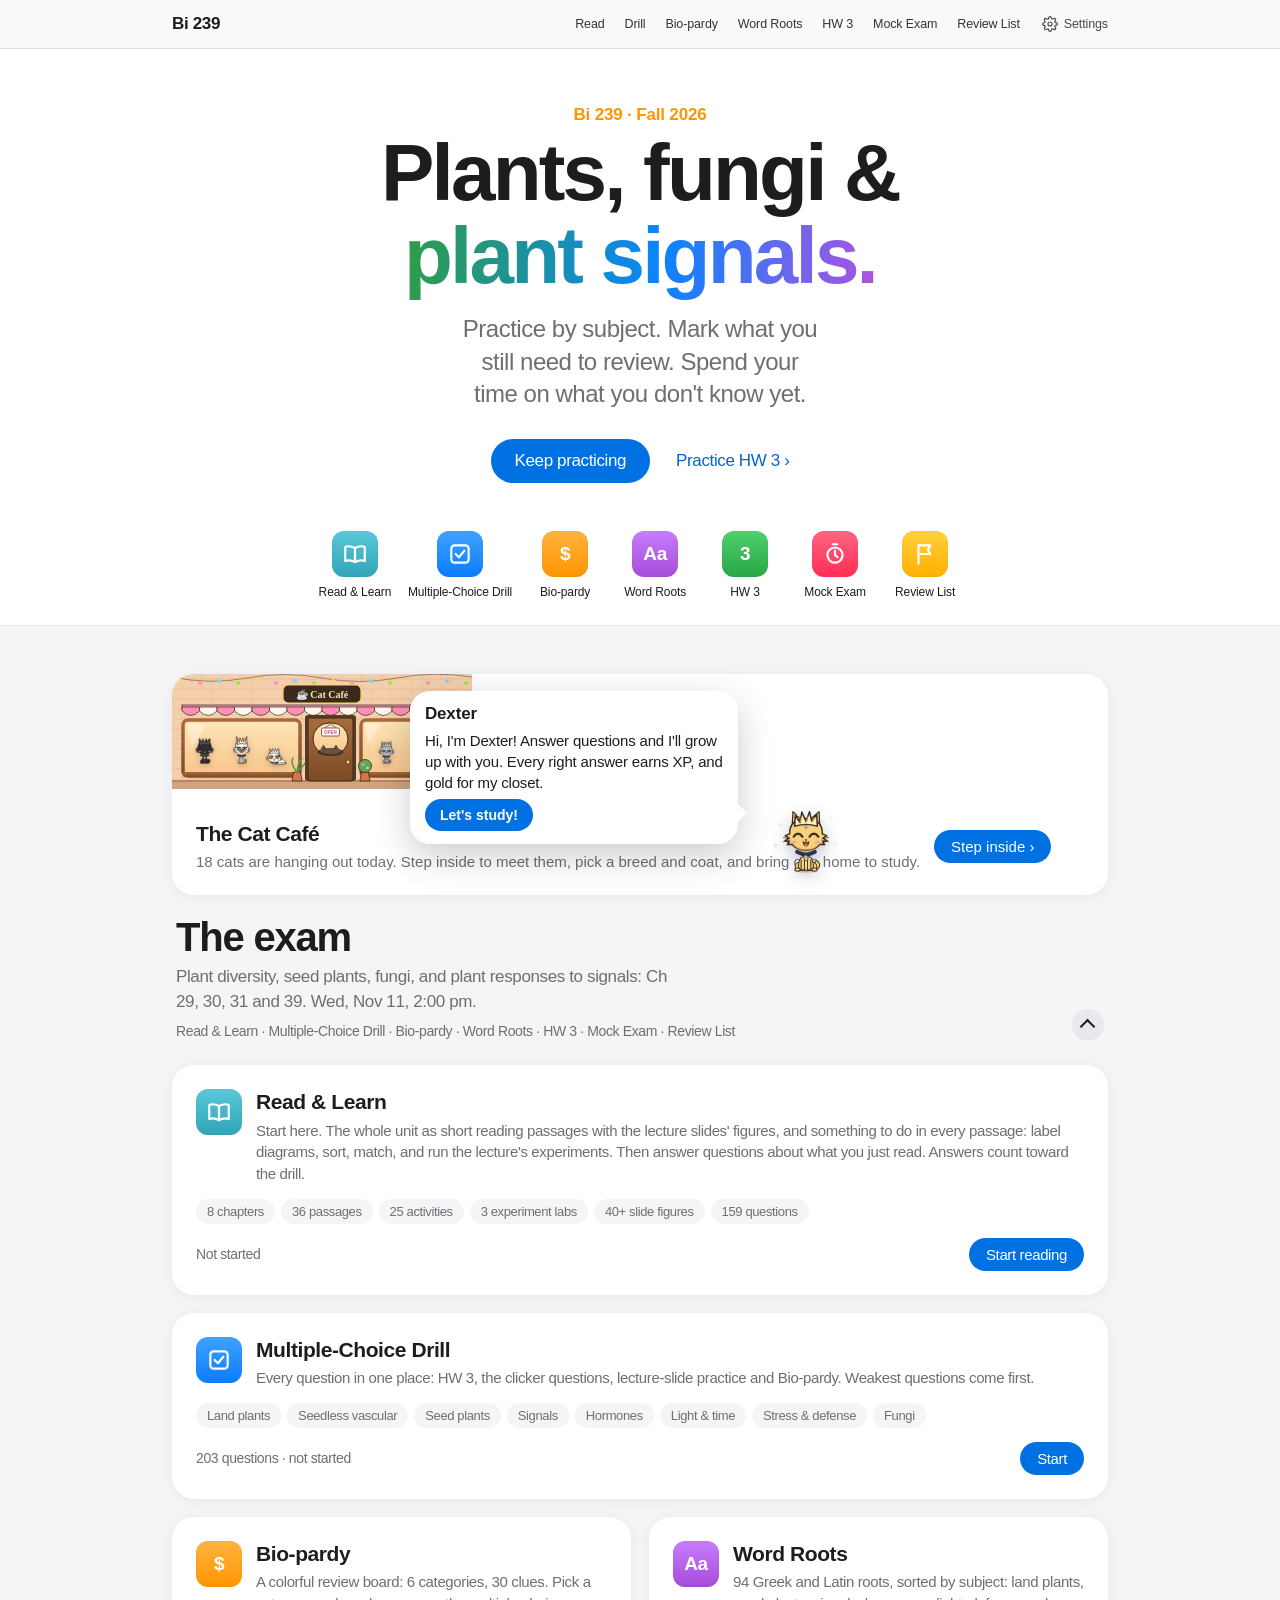
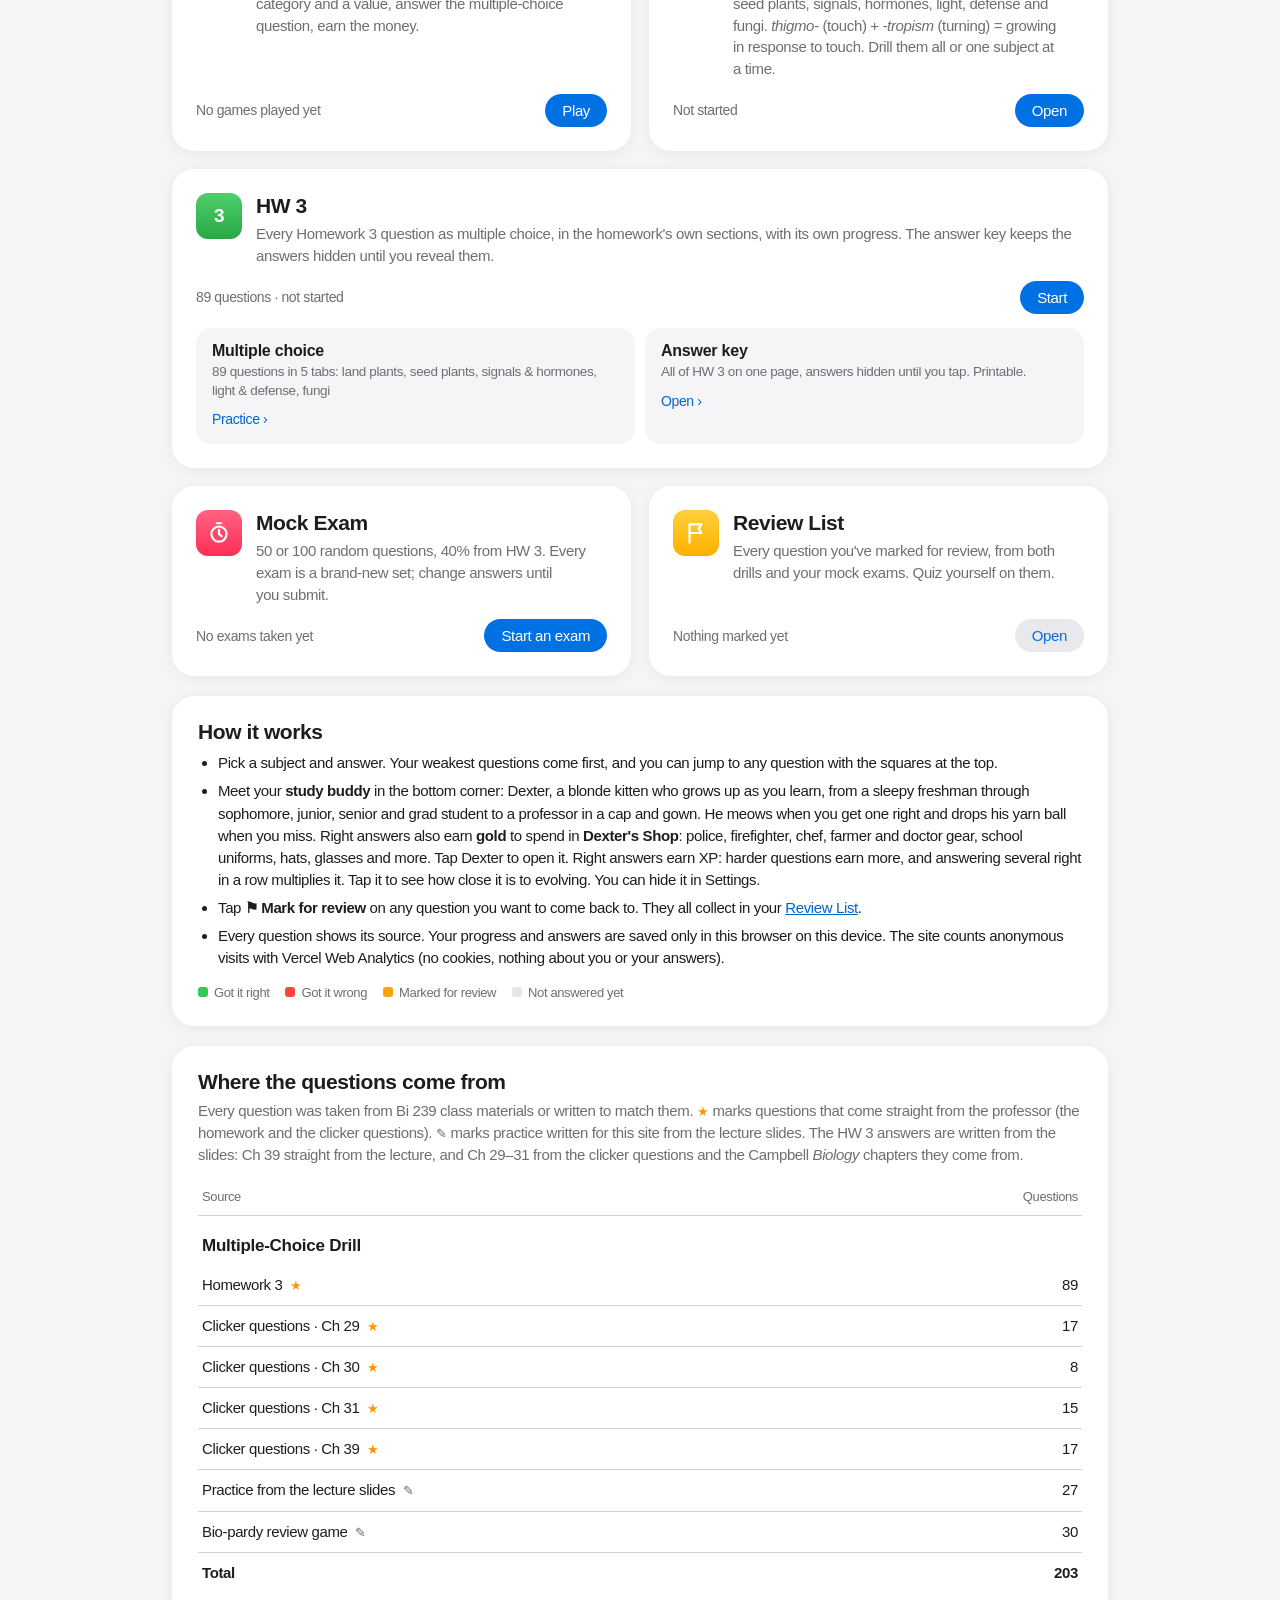
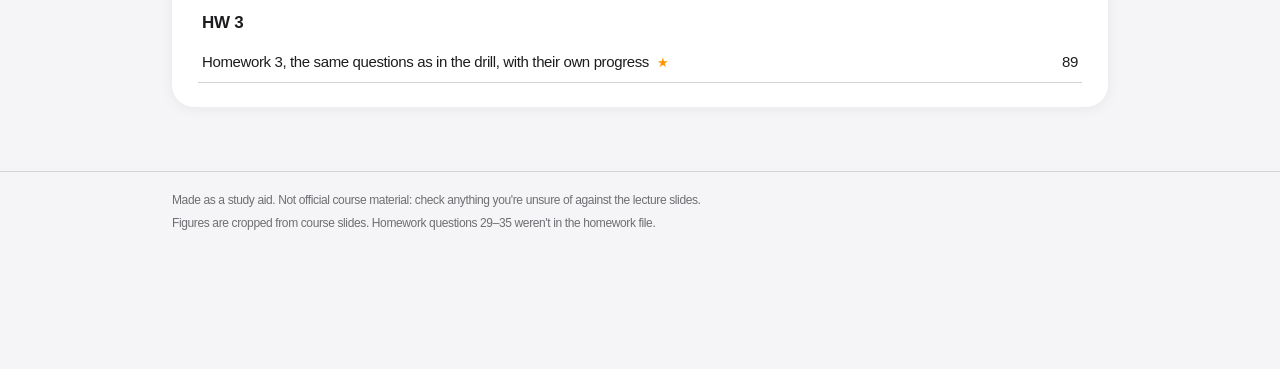
==== commit 3b263b42: "Landing page: Cat Café storefront entrance - Storefront card with awning, string lights, sign and a " ====
--- a/index.html
+++ b/index.html
@@ -172,6 +172,32 @@
 footer.site .inner{display:flex;flex-direction:column;gap:6px}
 @media (max-width:560px){.hero{padding-top:40px}.unit{width:66px}.unit b{font-size:27px}.card{padding:20px}}
 @media (prefers-reduced-motion:reduce){*{transition:none!important}}
+
+/* ===== The Cat Café entrance: a little storefront; her cats and today's guests sit in the windows. Tap to go in. */
+.cafe-door{padding:0;overflow:hidden;cursor:pointer;border:0;text-align:left;font:inherit;color:inherit;width:100%}
+.cafe-door .front{position:relative;background:linear-gradient(180deg,#fde7d3,#f6d2b4)}
+.cafe-door .front>svg{display:block;width:100%;height:auto}
+.cafe-door .win{position:absolute;display:flex;align-items:flex-end;justify-content:space-around;pointer-events:none}
+.cafe-door .win span{position:relative;width:30%;max-width:84px;aspect-ratio:1;animation:cdBob 3.2s ease-in-out infinite}
+.cafe-door .win span:nth-child(2){animation-delay:-1.1s}.cafe-door .win span:nth-child(3){animation-delay:-2.2s}
+.cafe-door .win span svg{width:100%;height:100%;filter:drop-shadow(0 2px 3px rgba(0,0,0,.18))}
+.cafe-door .win span.mine::after{content:"♥";position:absolute;top:2%;right:6%;font-size:12px;color:#ff5f87}
+.cafe-door .wl{left:4.6%;width:37%;top:43%;height:44%}.cafe-door .wr{left:63.4%;width:32%;top:43%;height:44%}
+@keyframes cdBob{0%,100%{transform:translateY(0)}50%{transform:translateY(-3px)}}
+.cafe-door .door{transform-box:fill-box;transform-origin:left center;transition:transform .5s cubic-bezier(.3,1.3,.5,1)}
+.cafe-door:hover .door,.cafe-door:focus-visible .door{transform:perspective(400px) rotateY(-38deg)}
+.cafe-door .glow{opacity:0;transition:opacity .4s}.cafe-door:hover .glow,.cafe-door:focus-visible .glow{opacity:1}
+.cafe-door .bulb{animation:cdTw 2.4s ease-in-out infinite}.cafe-door .bulb:nth-child(2n){animation-delay:-1.2s}
+@keyframes cdTw{0%,100%{opacity:1}50%{opacity:.35}}
+.cafe-door .sign{transform-box:fill-box;transform-origin:50% 0;animation:cdSwing 3s ease-in-out infinite}
+@keyframes cdSwing{0%,100%{transform:rotate(-4deg)}50%{transform:rotate(4deg)}}
+.cafe-door .ctext{display:flex;align-items:center;gap:14px;padding:18px 24px 22px;flex-wrap:wrap}
+.cafe-door .ctext div{flex:1 1 240px;min-width:0}
+.cafe-door h3{margin:0;font:600 21px/1.2 var(--display);letter-spacing:-.02em}
+.cafe-door p{margin:5px 0 0;font-size:15px;line-height:1.45;color:var(--muted)}
+.cafe-door .plink{pointer-events:none}
+@media (max-width:640px){.cafe-door .plink{flex:1 1 100%;text-align:center;padding:12px 17px;font-weight:600;font-size:16px}}
+@media (prefers-reduced-motion:reduce){.cafe-door *{animation:none!important;transition:none!important}}
 </style>
 <script>window.va = window.va || function () { (window.vaq = window.vaq || []).push(arguments); };</script>
 <script defer src="/_vercel/insights/script.js"></script>
@@ -215,6 +241,37 @@
 </ul></nav>
 
 <main class="inner">
+  <button type="button" class="card cafe-door" id="cafeDoor" aria-label="Enter the Cat Café to meet the cats" hidden>
+    <div class="front"><svg viewBox="0 0 600 230" aria-hidden="true">
+      <defs><linearGradient id="cdIn" x1="0" x2="0" y1="0" y2="1"><stop offset="0" stop-color="#ffe6b8"/><stop offset="1" stop-color="#f7c58b"/></linearGradient>
+        <linearGradient id="cdWood" x1="0" x2="0" y1="0" y2="1"><stop offset="0" stop-color="#a86b3c"/><stop offset="1" stop-color="#7d4b27"/></linearGradient>
+        <pattern id="cdBrick" width="40" height="20" patternUnits="userSpaceOnUse"><rect width="40" height="20" fill="#f3cfae"/><path d="M0 10H40M20 0V10M0 10V20M40 10V20" stroke="#e6b98f" stroke-width="1.4"/></pattern></defs>
+      <rect width="600" height="230" fill="url(#cdBrick)"/>
+      <rect y="214" width="600" height="16" fill="#cfa47f"/><rect y="212" width="600" height="4" fill="#b9875e"/>
+      <path d="M0 6 Q75 22 150 8 T300 8 T450 8 T600 6" stroke="#6b4a2e" stroke-width="1.2" fill="none"/>
+      <g><circle class="bulb" cx="18" cy="14" r="4" fill="#ffd36e"/><circle class="bulb" cx="56" cy="18" r="4" fill="#ff8fb3"/><circle class="bulb" cx="94" cy="14" r="4" fill="#7dd3fc"/><circle class="bulb" cx="132" cy="18" r="4" fill="#a3e635"/><circle class="bulb" cx="170" cy="14" r="4" fill="#ffd36e"/><circle class="bulb" cx="208" cy="18" r="4" fill="#ff8fb3"/><circle class="bulb" cx="246" cy="14" r="4" fill="#7dd3fc"/><circle class="bulb" cx="284" cy="18" r="4" fill="#a3e635"/><circle class="bulb" cx="322" cy="14" r="4" fill="#ffd36e"/><circle class="bulb" cx="360" cy="18" r="4" fill="#ff8fb3"/><circle class="bulb" cx="398" cy="14" r="4" fill="#7dd3fc"/><circle class="bulb" cx="436" cy="18" r="4" fill="#a3e635"/><circle class="bulb" cx="474" cy="14" r="4" fill="#ffd36e"/><circle class="bulb" cx="512" cy="18" r="4" fill="#ff8fb3"/><circle class="bulb" cx="550" cy="14" r="4" fill="#7dd3fc"/><circle class="bulb" cx="588" cy="18" r="4" fill="#a3e635"/></g>
+      <rect x="20" y="64" width="560" height="10" fill="url(#cdWood)"/>
+      <g><rect x="20" y="62" width="560" height="8" fill="#ff8fb3" stroke="#3a2a1e" stroke-width="1.4"/><path d="M20 66 V74 Q37.5 92 55 74 V66Z" fill="#ff8fb3" stroke="#3a2a1e" stroke-width="1.4"/><path d="M55 66 V74 Q72.5 92 90 74 V66Z" fill="#fff6ec" stroke="#3a2a1e" stroke-width="1.4"/><path d="M90 66 V74 Q107.5 92 125 74 V66Z" fill="#ff8fb3" stroke="#3a2a1e" stroke-width="1.4"/><path d="M125 66 V74 Q142.5 92 160 74 V66Z" fill="#fff6ec" stroke="#3a2a1e" stroke-width="1.4"/><path d="M160 66 V74 Q177.5 92 195 74 V66Z" fill="#ff8fb3" stroke="#3a2a1e" stroke-width="1.4"/><path d="M195 66 V74 Q212.5 92 230 74 V66Z" fill="#fff6ec" stroke="#3a2a1e" stroke-width="1.4"/><path d="M230 66 V74 Q247.5 92 265 74 V66Z" fill="#ff8fb3" stroke="#3a2a1e" stroke-width="1.4"/><path d="M265 66 V74 Q282.5 92 300 74 V66Z" fill="#fff6ec" stroke="#3a2a1e" stroke-width="1.4"/><path d="M300 66 V74 Q317.5 92 335 74 V66Z" fill="#ff8fb3" stroke="#3a2a1e" stroke-width="1.4"/><path d="M335 66 V74 Q352.5 92 370 74 V66Z" fill="#fff6ec" stroke="#3a2a1e" stroke-width="1.4"/><path d="M370 66 V74 Q387.5 92 405 74 V66Z" fill="#ff8fb3" stroke="#3a2a1e" stroke-width="1.4"/><path d="M405 66 V74 Q422.5 92 440 74 V66Z" fill="#fff6ec" stroke="#3a2a1e" stroke-width="1.4"/><path d="M440 66 V74 Q457.5 92 475 74 V66Z" fill="#ff8fb3" stroke="#3a2a1e" stroke-width="1.4"/><path d="M475 66 V74 Q492.5 92 510 74 V66Z" fill="#fff6ec" stroke="#3a2a1e" stroke-width="1.4"/><path d="M510 66 V74 Q527.5 92 545 74 V66Z" fill="#ff8fb3" stroke="#3a2a1e" stroke-width="1.4"/><path d="M545 66 V74 Q562.5 92 580 74 V66Z" fill="#fff6ec" stroke="#3a2a1e" stroke-width="1.4"/></g>
+      <rect x="222" y="22" width="156" height="36" rx="10" fill="#3a2a1e" stroke="#ffd36e" stroke-width="2.4"/>
+      <text x="300" y="47" text-anchor="middle" font-family="Georgia,serif" font-size="20" font-weight="700" fill="#ffe7a8">☕ Cat Café</text>
+      <rect x="22" y="92" width="234" height="112" rx="10" fill="url(#cdIn)" stroke="url(#cdWood)" stroke-width="7"/>
+      <rect x="378" y="92" width="200" height="112" rx="10" fill="url(#cdIn)" stroke="url(#cdWood)" stroke-width="7"/>
+      <path d="M30 100 L70 100 L40 150Z M386 100 L420 100 L392 140Z" fill="#fff" opacity=".35"/>
+      <rect x="22" y="196" width="234" height="10" rx="3" fill="url(#cdWood)"/><rect x="378" y="196" width="200" height="10" rx="3" fill="url(#cdWood)"/>
+      <g transform="translate(528 128)" opacity=".55"><rect x="-4" y="0" width="8" height="70" fill="#c99f72"/><ellipse cx="0" cy="0" rx="26" ry="5" fill="#9cc0e4"/><ellipse cx="0" cy="38" rx="20" ry="4" fill="#9cc0e4"/></g>
+      <rect x="266" y="82" width="102" height="132" rx="6" fill="#5b3a22"/>
+      <rect class="glow" x="272" y="88" width="90" height="126" fill="#ffd98a"/>
+      <g class="door"><rect x="272" y="88" width="90" height="126" rx="4" fill="url(#cdWood)" stroke="#3a2a1e" stroke-width="2"/>
+        <rect x="282" y="98" width="70" height="64" rx="32" fill="url(#cdIn)" stroke="#3a2a1e" stroke-width="2"/>
+        <path d="M297 150 l6 -9 l6 9 M322 150 l6 -9 l6 9" fill="#3a2a1e" opacity=".75"/><ellipse cx="317" cy="156" rx="26" ry="8" fill="#3a2a1e" opacity=".75"/>
+        <circle cx="352" cy="176" r="4" fill="#ffd36e" stroke="#3a2a1e" stroke-width="1.4"/>
+        <g class="sign"><path d="M305 108 L317 100 L329 108" stroke="#3a2a1e" stroke-width="1.2" fill="none"/><rect x="299" y="108" width="36" height="16" rx="3" fill="#fff" stroke="#3a2a1e" stroke-width="1.4"/><text x="317" y="120" text-anchor="middle" font-family="-apple-system,sans-serif" font-size="9" font-weight="800" fill="#e8457a">OPEN</text></g></g>
+      <g transform="translate(250 214)"><path d="M-10 0 L-7 -18 H7 L10 0Z" fill="#d9744a" stroke="#3a2a1e" stroke-width="1.6"/><path d="M0 -18 Q-14 -34 -8 -46 M0 -18 Q2 -38 10 -44 M0 -18 Q12 -28 16 -36" stroke="#4f9a4a" stroke-width="3" fill="none" stroke-linecap="round"/></g>
+      <g transform="translate(386 214)"><path d="M-10 0 L-7 -18 H7 L10 0Z" fill="#d9744a" stroke="#3a2a1e" stroke-width="1.6"/><circle cx="0" cy="-30" r="13" fill="#5ea85a" stroke="#3a2a1e" stroke-width="1.6"/><circle cx="-4" cy="-33" r="2.4" fill="#ff8fb3"/><circle cx="5" cy="-26" r="2.4" fill="#ffd36e"/></g>
+    </svg>
+    <div class="win wl" id="cdWinL"></div><div class="win wr" id="cdWinR"></div></div>
+    <div class="ctext"><div><h3>The Cat Café</h3><p id="cafeTxt">Your cats and today's guests are hanging out. Step inside to meet them, pick a breed and coat, and bring one home to study.</p></div><span class="plink">Step inside ›</span></div>
+  </button>
   <details class="exampanel" data-ep="u3" open>
     <summary class="ephead"><span class="eptext"><h2 id="ep">The exam</h2><p>Plant diversity, seed plants, fungi, and plant responses to signals: Ch 29, 30, 31 and 39. <span id="examWhen">Wed, Nov 11, 2:00 pm.</span></p><span class="eptools">Read &amp; Learn · Multiple-Choice Drill · Bio-pardy · Word Roots · HW 3 · Mock Exam · Review List</span></span><span class="epgo" aria-hidden="true"></span></summary>
     <div class="cards">
@@ -398,4 +455,21 @@
   $("todayTxt").textContent = t || streak ? `${t} answered today` + (streak ? ` · ${streak}-day streak` : "") : "";
 })();
 </script>
+<script>
+// Cat Café entrance: fill the windows with who's inside today, and open the café on tap
+(() => {
+  const B = window.BioBuddy, door = document.getElementById("cafeDoor"); if (!B || !B.cafeWindow || !door) return;
+  const esc = t => String(t).replace(/[&<>"]/g, c => ({ "&": "&amp;", "<": "&lt;", ">": "&gt;", '"': "&quot;" }[c]));
+  const fill = () => {
+    const w = B.cafeWindow(6), cell = c => `<span class="${c.mine ? "mine" : ""}" title="${esc(c.nick ? c.nick + " · " + c.name : c.name)}">${c.svg}</span>`;
+    document.getElementById("cdWinL").innerHTML = w.cats.slice(0, 3).map(cell).join("");
+    document.getElementById("cdWinR").innerHTML = w.cats.slice(3, 5).map(cell).join("");
+    const mine = w.cats.filter(c => c.mine).length;
+    document.getElementById("cafeTxt").textContent = `${w.count} cats are hanging out today${mine ? `, including ${mine === 1 ? "one of yours" : mine + " of yours"}` : ""}. Step inside to meet them, pick a breed and coat, and bring one home to study.`;
+  };
+  fill(); door.hidden = false;
+  door.onclick = () => { B.openCafe(); const t = setInterval(() => { if (!document.querySelector(".cf-veil")) { clearInterval(t); fill() } }, 500) };
+  addEventListener("pageshow", fill); document.addEventListener("visibilitychange", () => { if (!document.hidden) fill() });
+})();
+</script>
 </body></html>
